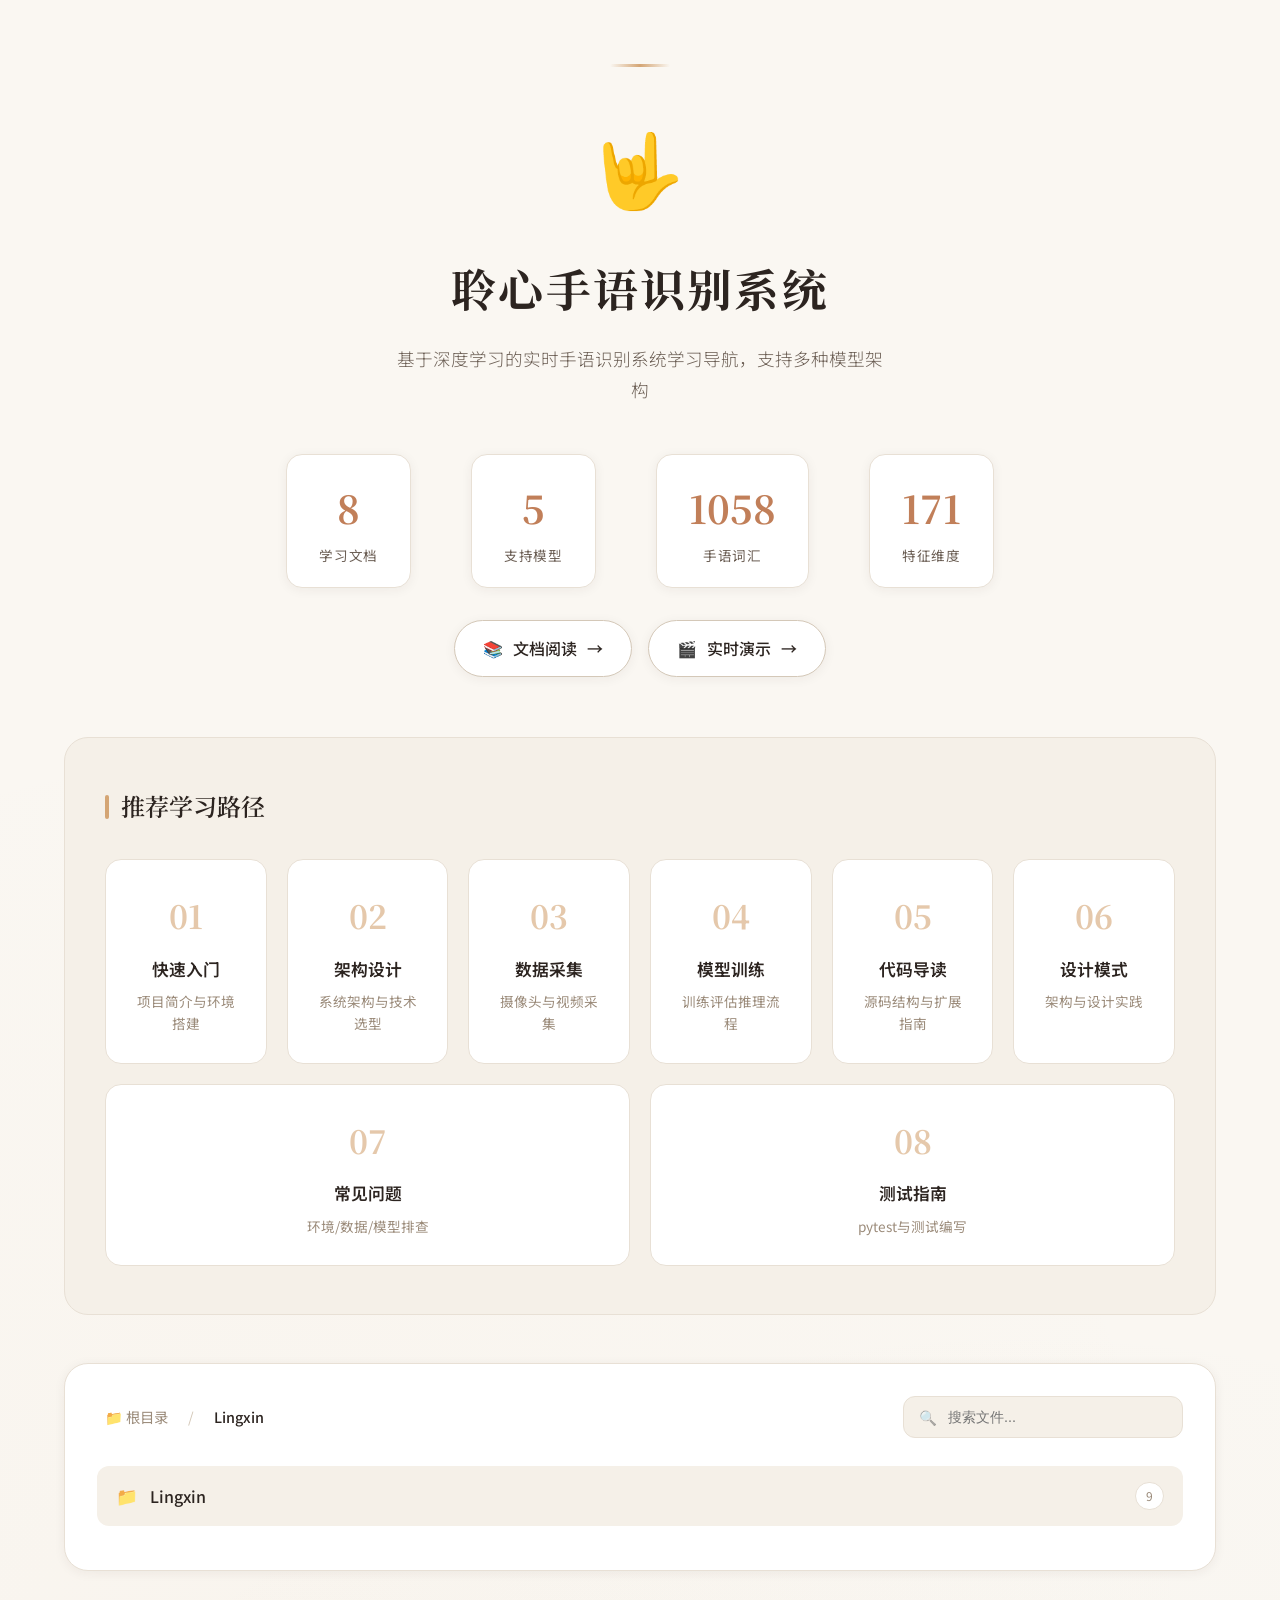
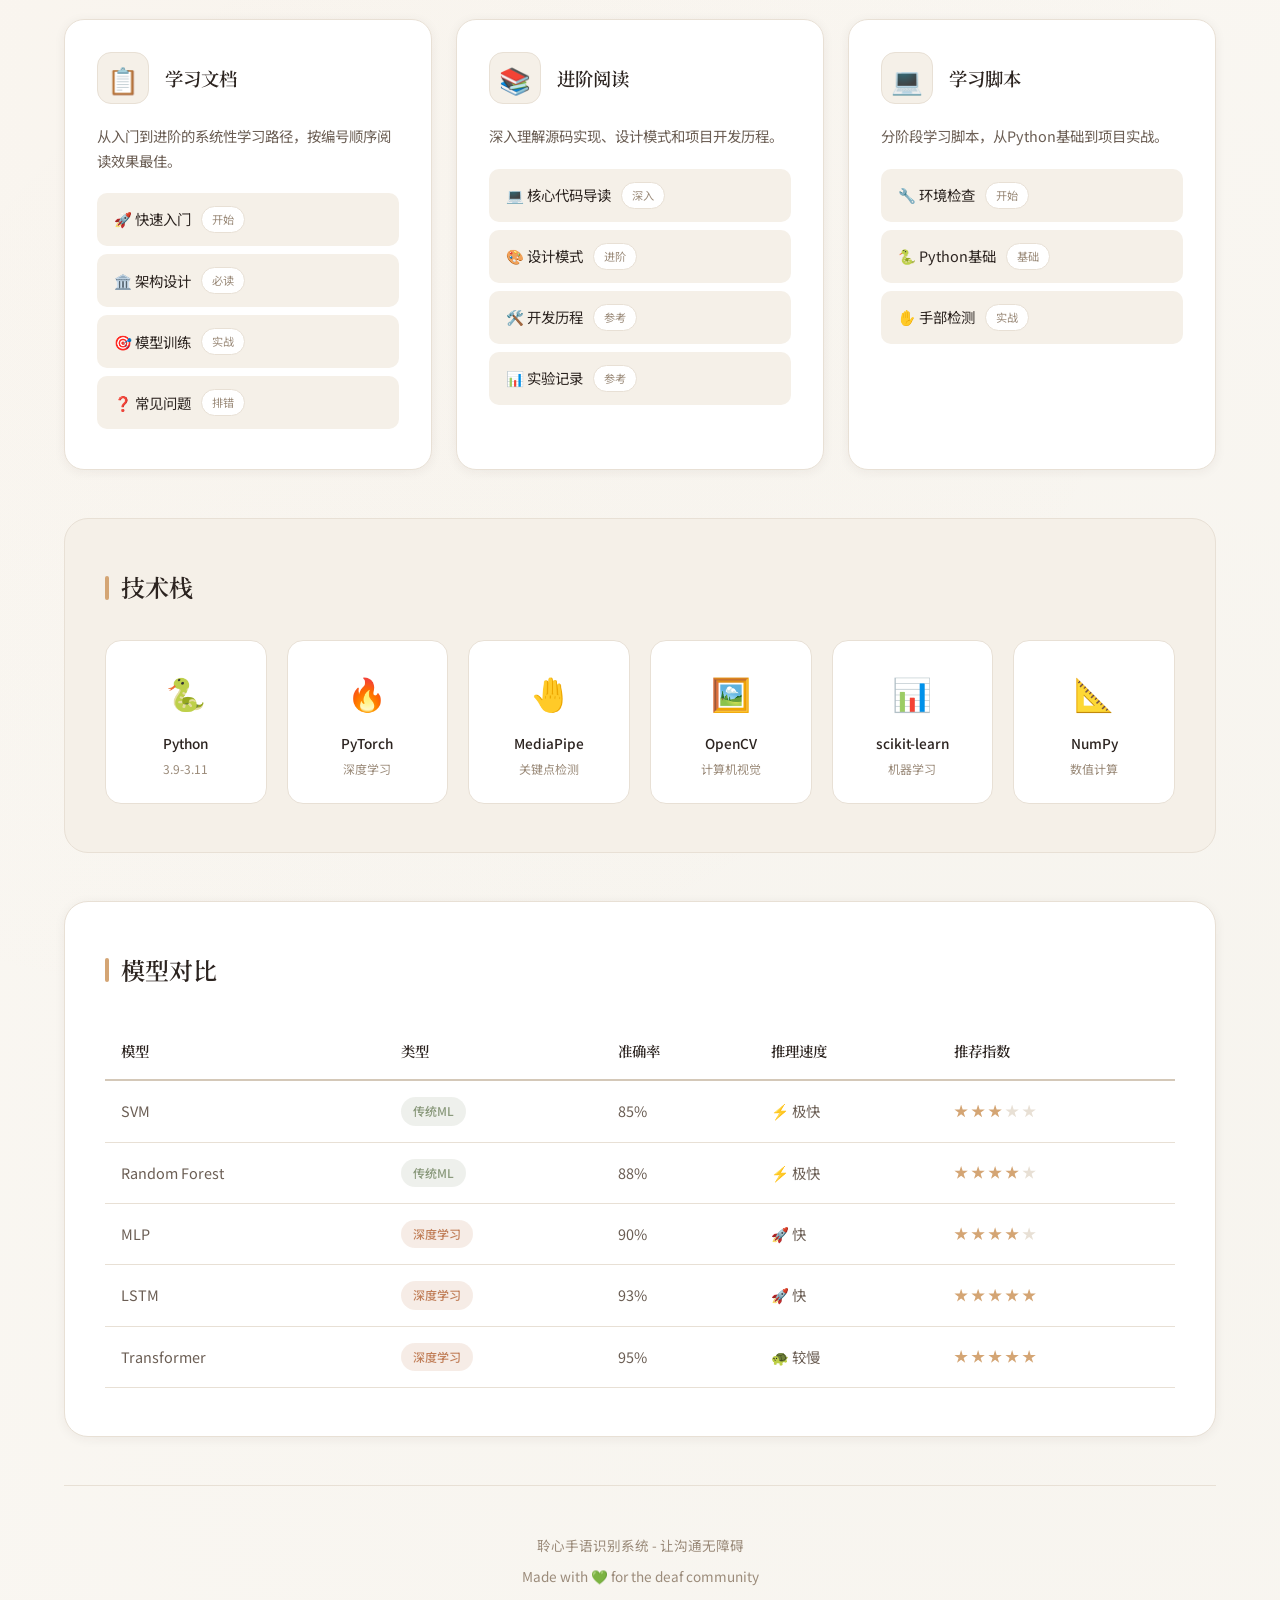
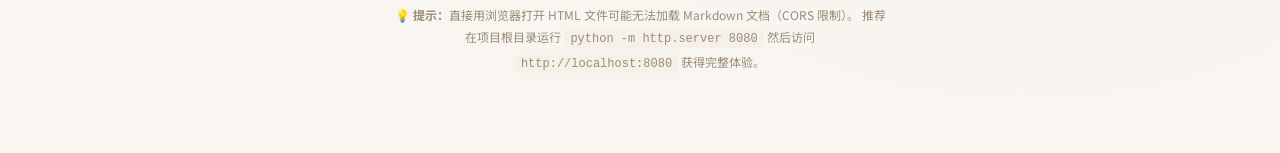
==== web/index.html @ 1935a4a3 "docs: 同步项目进度文档，修复learning教程，新增配置/训练/增强教程 文档更新： - README.md: 目录结构补充web/learning/assets/tests，API端点更正，" ====
<!DOCTYPE html>
<html lang="zh-CN">
<head>
    <meta charset="UTF-8">
    <meta name="viewport" content="width=device-width, initial-scale=1.0">
    <title>聆心手语识别系统 - 学习导航</title>
    <link rel="preconnect" href="https://fonts.googleapis.com">
    <link rel="preconnect" href="https://fonts.gstatic.com" crossorigin>
    <link href="https://fonts.googleapis.com/css2?family=Noto+Serif+SC:wght@400;600;700&family=Noto+Sans+SC:wght@300;400;500;600&display=swap" rel="stylesheet">
    <style>
        * {
            margin: 0;
            padding: 0;
            box-sizing: border-box;
        }

        :root {
            /* 温暖的日式配色 */
            --bg-primary: #FAF7F2;
            --bg-secondary: #F5F0E8;
            --bg-card: #FFFFFF;
            --text-primary: #2C2420;
            --text-secondary: #6B5E54;
            --text-muted: #9B8B7A;
            --accent-warm: #D4A574;
            --accent-terracotta: #C17F59;
            --accent-sage: #8B9A7D;
            --accent-indigo: #5A6B7C;
            --border-light: #E8E0D5;
            --border-medium: #D4C8B8;
            --shadow-soft: 0 2px 12px rgba(44, 36, 32, 0.06);
            --shadow-medium: 0 4px 24px rgba(44, 36, 32, 0.08);
            --shadow-hover: 0 8px 32px rgba(44, 36, 32, 0.12);
            --transition-fast: 0.2s cubic-bezier(0.4, 0, 0.2, 1);
            --transition-normal: 0.3s cubic-bezier(0.4, 0, 0.2, 1);
            --transition-slow: 0.5s cubic-bezier(0.4, 0, 0.2, 1);
        }

        body {
            font-family: 'Noto Sans SC', -apple-system, BlinkMacSystemFont, sans-serif;
            background: var(--bg-primary);
            min-height: 100vh;
            color: var(--text-primary);
            line-height: 1.7;
            background-image:
                radial-gradient(circle at 20% 50%, rgba(212, 165, 116, 0.03) 0%, transparent 50%),
                radial-gradient(circle at 80% 80%, rgba(139, 154, 125, 0.03) 0%, transparent 50%);
        }

        .container {
            max-width: 1200px;
            margin: 0 auto;
            padding: 24px;
        }

        /* ===== 头部区域 ===== */
        header {
            text-align: center;
            padding: 80px 20px 60px;
            position: relative;
        }

        header::before {
            content: '';
            position: absolute;
            top: 40px;
            left: 50%;
            transform: translateX(-50%);
            width: 60px;
            height: 3px;
            background: linear-gradient(90deg, transparent, var(--accent-warm), transparent);
            border-radius: 2px;
        }

        .logo {
            font-size: 4.5rem;
            margin-bottom: 24px;
            display: inline-block;
            position: relative;
            animation: gentleFloat 6s ease-in-out infinite;
        }

        @keyframes gentleFloat {
            0%, 100% { transform: translateY(0); }
            50% { transform: translateY(-8px); }
        }

        h1 {
            font-family: 'Noto Serif SC', serif;
            font-size: 2.8rem;
            font-weight: 700;
            margin-bottom: 16px;
            color: var(--text-primary);
            letter-spacing: 0.05em;
        }

        .subtitle {
            font-size: 1.1rem;
            color: var(--text-secondary);
            max-width: 500px;
            margin: 0 auto;
            font-weight: 300;
            line-height: 1.8;
        }

        .nav-button {
            display: inline-flex;
            align-items: center;
            gap: 10px;
            padding: 14px 28px;
            background: var(--bg-card);
            color: var(--text-primary);
            text-decoration: none;
            border-radius: 50px;
            font-weight: 500;
            margin-top: 32px;
            transition: all var(--transition-normal);
            border: 1px solid var(--border-medium);
            box-shadow: var(--shadow-soft);
        }

        .nav-button:hover {
            transform: translateY(-2px);
            box-shadow: var(--shadow-hover);
            border-color: var(--accent-warm);
            color: var(--accent-terracotta);
        }

        .nav-button::after {
            content: '→';
            transition: transform var(--transition-fast);
        }

        .nav-button:hover::after {
            transform: translateX(4px);
        }

        /* ===== 统计区域 ===== */
        .stats {
            display: flex;
            justify-content: center;
            gap: 60px;
            margin-top: 48px;
            flex-wrap: wrap;
        }

        .stat-item {
            text-align: center;
            padding: 20px 32px;
            background: var(--bg-card);
            border-radius: 16px;
            box-shadow: var(--shadow-soft);
            border: 1px solid var(--border-light);
            transition: all var(--transition-normal);
            min-width: 120px;
        }

        .stat-item:hover {
            transform: translateY(-4px);
            box-shadow: var(--shadow-medium);
        }

        .stat-number {
            font-family: 'Noto Serif SC', serif;
            font-size: 2.4rem;
            font-weight: 700;
            color: var(--accent-terracotta);
            margin-bottom: 4px;
        }

        .stat-label {
            font-size: 0.85rem;
            color: var(--text-secondary);
            font-weight: 400;
            letter-spacing: 0.05em;
        }

        /* ===== 学习路径 ===== */
        .learning-path {
            background: var(--bg-secondary);
            border-radius: 24px;
            padding: 48px 40px;
            margin-bottom: 48px;
            border: 1px solid var(--border-light);
        }

        .section-title {
            font-family: 'Noto Serif SC', serif;
            font-size: 1.5rem;
            font-weight: 600;
            margin-bottom: 32px;
            display: flex;
            align-items: center;
            gap: 12px;
            color: var(--text-primary);
        }

        .section-title::before {
            content: '';
            width: 4px;
            height: 24px;
            background: var(--accent-warm);
            border-radius: 2px;
        }

        .path-steps {
            display: flex;
            gap: 20px;
            flex-wrap: wrap;
        }

        .path-step {
            flex: 1;
            min-width: 160px;
            background: var(--bg-card);
            border-radius: 16px;
            padding: 28px 24px;
            text-align: center;
            transition: all var(--transition-normal);
            border: 1px solid var(--border-light);
            cursor: pointer;
            position: relative;
            overflow: hidden;
        }

        .path-step::before {
            content: '';
            position: absolute;
            top: 0;
            left: 0;
            right: 0;
            height: 3px;
            background: linear-gradient(90deg, var(--accent-warm), var(--accent-terracotta));
            transform: scaleX(0);
            transition: transform var(--transition-normal);
        }

        .path-step:hover {
            transform: translateY(-4px);
            box-shadow: var(--shadow-hover);
        }

        .path-step:hover::before {
            transform: scaleX(1);
        }

        .step-number {
            font-family: 'Noto Serif SC', serif;
            font-size: 2rem;
            font-weight: 700;
            color: var(--accent-warm);
            margin-bottom: 12px;
            opacity: 0.6;
        }

        .step-title {
            font-weight: 600;
            font-size: 1.05rem;
            margin-bottom: 8px;
            color: var(--text-primary);
        }

        .step-desc {
            font-size: 0.85rem;
            color: var(--text-muted);
            line-height: 1.6;
        }

        /* ===== 资源导航区域 ===== */
        .resource-nav {
            background: var(--bg-card);
            border-radius: 24px;
            padding: 32px;
            margin-bottom: 48px;
            border: 1px solid var(--border-light);
            box-shadow: var(--shadow-soft);
        }

        .nav-header {
            display: flex;
            align-items: center;
            justify-content: space-between;
            margin-bottom: 28px;
            flex-wrap: wrap;
            gap: 16px;
        }

        .nav-breadcrumb {
            display: flex;
            align-items: center;
            gap: 12px;
            font-size: 0.9rem;
            color: var(--text-muted);
        }

        .nav-breadcrumb span {
            cursor: pointer;
            transition: color var(--transition-fast);
            padding: 4px 8px;
            border-radius: 6px;
        }

        .nav-breadcrumb span:hover {
            color: var(--accent-terracotta);
            background: var(--bg-secondary);
        }

        .nav-breadcrumb .separator {
            color: var(--border-medium);
            cursor: default;
            padding: 0;
        }

        .nav-breadcrumb .current {
            color: var(--text-primary);
            font-weight: 500;
        }

        .nav-search {
            position: relative;
            flex: 1;
            max-width: 280px;
        }

        .nav-search input {
            width: 100%;
            padding: 12px 16px 12px 44px;
            background: var(--bg-secondary);
            border: 1px solid var(--border-light);
            border-radius: 12px;
            font-size: 0.9rem;
            color: var(--text-primary);
            transition: all var(--transition-fast);
        }

        .nav-search input:focus {
            outline: none;
            border-color: var(--accent-warm);
            background: var(--bg-card);
        }

        .nav-search::before {
            content: '🔍';
            position: absolute;
            left: 16px;
            top: 50%;
            transform: translateY(-50%);
            font-size: 0.9rem;
            opacity: 0.5;
        }

        /* ===== 文件树 ===== */
        .file-tree {
            list-style: none;
        }

        .tree-node {
            position: relative;
            margin-bottom: 6px;
        }

        .folder-header {
            display: flex;
            align-items: center;
            gap: 12px;
            padding: 14px 18px;
            background: var(--bg-secondary);
            border-radius: 12px;
            cursor: pointer;
            transition: all var(--transition-fast);
            user-select: none;
            border: 1px solid transparent;
        }

        .folder-header:hover {
            background: var(--bg-primary);
            border-color: var(--border-medium);
        }

        .folder-icon {
            font-size: 1.1rem;
            transition: transform var(--transition-normal);
            flex-shrink: 0;
        }

        .folder-header.active .folder-icon {
            transform: rotate(90deg);
        }

        .folder-name {
            font-weight: 500;
            flex: 1;
            text-align: left;
            color: var(--text-primary);
        }

        .folder-count {
            font-size: 0.75rem;
            color: var(--text-muted);
            background: var(--bg-card);
            padding: 3px 10px;
            border-radius: 20px;
            border: 1px solid var(--border-light);
        }

        .folder-content {
            max-height: 0;
            overflow: hidden;
            transition: max-height var(--transition-slow), opacity var(--transition-normal);
            opacity: 0;
            padding-left: 24px;
            margin-top: 6px;
        }

        .folder-content.open {
            max-height: 2000px;
            opacity: 1;
        }

        .file-list {
            list-style: none;
        }

        .file-item {
            display: flex;
            align-items: center;
            gap: 12px;
            padding: 12px 16px;
            margin-bottom: 4px;
            border-radius: 10px;
            cursor: pointer;
            transition: all var(--transition-fast);
            position: relative;
            background: var(--bg-card);
            border: 1px solid var(--border-light);
        }

        .file-item::before {
            content: '';
            position: absolute;
            left: 0;
            top: 50%;
            transform: translateY(-50%);
            width: 3px;
            height: 0;
            background: var(--accent-warm);
            border-radius: 2px;
            transition: height var(--transition-fast);
        }

        .file-item:hover {
            background: var(--bg-primary);
            padding-left: 20px;
            border-color: var(--accent-warm);
        }

        .file-item:hover::before {
            height: 50%;
        }

        .file-item.active {
            background: var(--bg-secondary);
            border-color: var(--accent-warm);
        }

        .file-icon {
            font-size: 1rem;
            flex-shrink: 0;
        }

        .file-name {
            flex: 1;
            font-size: 0.9rem;
            color: var(--text-primary);
        }

        .file-badge {
            font-size: 0.7rem;
            padding: 3px 10px;
            border-radius: 20px;
            background: var(--bg-secondary);
            color: var(--text-secondary);
            border: 1px solid var(--border-light);
        }

        /* ===== 学习卡片 ===== */
        .learn-grid {
            display: grid;
            grid-template-columns: repeat(auto-fit, minmax(320px, 1fr));
            gap: 24px;
            margin-bottom: 48px;
        }

        .learn-card {
            background: var(--bg-card);
            border-radius: 20px;
            padding: 32px;
            border: 1px solid var(--border-light);
            transition: all var(--transition-normal);
            box-shadow: var(--shadow-soft);
        }

        .learn-card:hover {
            transform: translateY(-4px);
            box-shadow: var(--shadow-hover);
            border-color: var(--border-medium);
        }

        .card-header {
            display: flex;
            align-items: center;
            gap: 16px;
            margin-bottom: 20px;
        }

        .card-icon {
            width: 52px;
            height: 52px;
            border-radius: 14px;
            display: flex;
            align-items: center;
            justify-content: center;
            font-size: 1.6rem;
            background: var(--bg-secondary);
            border: 1px solid var(--border-light);
        }

        .card-title {
            font-family: 'Noto Serif SC', serif;
            font-weight: 600;
            font-size: 1.15rem;
            color: var(--text-primary);
        }

        .card-desc {
            color: var(--text-secondary);
            font-size: 0.9rem;
            margin-bottom: 20px;
            line-height: 1.7;
        }

        .learn-list {
            list-style: none;
        }

        .learn-item {
            padding: 12px 16px;
            background: var(--bg-secondary);
            border-radius: 10px;
            margin-bottom: 8px;
            display: flex;
            align-items: center;
            justify-content: space-between;
            transition: all var(--transition-fast);
            border: 1px solid transparent;
        }

        .learn-item:hover {
            background: var(--bg-primary);
            border-color: var(--border-medium);
            transform: translateX(4px);
        }

        .learn-item a {
            color: var(--text-primary);
            text-decoration: none;
            font-size: 0.9rem;
            display: flex;
            align-items: center;
            gap: 10px;
            width: 100%;
        }

        .learn-item a:hover {
            color: var(--accent-terracotta);
        }

        .learn-badge {
            font-size: 0.7rem;
            padding: 3px 10px;
            border-radius: 20px;
            background: var(--bg-card);
            color: var(--text-muted);
            border: 1px solid var(--border-light);
        }

        /* ===== 技术栈 ===== */
        .tech-stack {
            background: var(--bg-secondary);
            border-radius: 24px;
            padding: 48px 40px;
            margin-bottom: 48px;
            border: 1px solid var(--border-light);
        }

        .tech-grid {
            display: grid;
            grid-template-columns: repeat(auto-fit, minmax(120px, 1fr));
            gap: 20px;
        }

        .tech-item {
            background: var(--bg-card);
            border-radius: 16px;
            padding: 24px 16px;
            text-align: center;
            transition: all var(--transition-normal);
            border: 1px solid var(--border-light);
            cursor: pointer;
        }

        .tech-item:hover {
            transform: translateY(-4px);
            box-shadow: var(--shadow-medium);
            border-color: var(--accent-warm);
        }

        .tech-icon {
            font-size: 2rem;
            margin-bottom: 12px;
        }

        .tech-name {
            font-size: 0.85rem;
            font-weight: 500;
            color: var(--text-primary);
            margin-bottom: 4px;
        }

        .tech-desc {
            font-size: 0.75rem;
            color: var(--text-muted);
        }

        /* ===== 模型对比表 ===== */
        .model-comparison {
            background: var(--bg-card);
            border-radius: 24px;
            padding: 48px 40px;
            margin-bottom: 48px;
            border: 1px solid var(--border-light);
            box-shadow: var(--shadow-soft);
            overflow-x: auto;
        }

        table {
            width: 100%;
            border-collapse: collapse;
            font-size: 0.9rem;
        }

        th {
            text-align: left;
            padding: 16px;
            font-weight: 600;
            color: var(--text-primary);
            border-bottom: 2px solid var(--border-medium);
            font-family: 'Noto Serif SC', serif;
        }

        td {
            padding: 16px;
            border-bottom: 1px solid var(--border-light);
            color: var(--text-secondary);
        }

        tr:hover {
            background: var(--bg-secondary);
        }

        .model-type {
            display: inline-block;
            padding: 4px 12px;
            border-radius: 20px;
            font-size: 0.75rem;
            font-weight: 500;
        }

        .type-ml {
            background: rgba(139, 154, 125, 0.15);
            color: var(--accent-sage);
        }
        .type-dl {
            background: rgba(193, 127, 89, 0.15);
            color: var(--accent-terracotta);
        }

        .rating {
            display: flex;
            gap: 3px;
        }

        .star {
            width: 14px;
            height: 14px;
            background: var(--border-light);
            clip-path: polygon(50% 0%, 61% 35%, 98% 35%, 68% 57%, 79% 91%, 50% 70%, 21% 91%, 32% 57%, 2% 35%, 39% 35%);
        }

        .star.filled {
            background: var(--accent-warm);
        }

        /* ===== 页脚 ===== */
        footer {
            text-align: center;
            padding: 48px 20px;
            color: var(--text-muted);
            font-size: 0.85rem;
            border-top: 1px solid var(--border-light);
            margin-top: 48px;
        }

        footer p {
            margin-bottom: 8px;
        }

        /* ===== 响应式 ===== */
        @media (max-width: 768px) {
            h1 { font-size: 2rem; }
            .logo { font-size: 3.5rem; }
            .stats { gap: 16px; }
            .stat-item { min-width: 100px; padding: 16px 20px; }
            .stat-number { font-size: 1.8rem; }
            .learning-path, .tech-stack, .model-comparison { padding: 32px 24px; }
            .path-steps { gap: 12px; }
            .path-step { min-width: 140px; padding: 20px 16px; }
            .learn-grid { grid-template-columns: 1fr; }
            .nav-header { flex-direction: column; align-items: stretch; }
            .nav-search { max-width: none; }
        }

        /* ===== 动画 ===== */
        @keyframes fadeInUp {
            from { opacity: 0; transform: translateY(20px); }
            to { opacity: 1; transform: translateY(0); }
        }

        .animate-fadeInUp {
            animation: fadeInUp 0.6s ease forwards;
        }

        .delay-1 { animation-delay: 0.1s; }
        .delay-2 { animation-delay: 0.2s; }
        .delay-3 { animation-delay: 0.3s; }
        .delay-4 { animation-delay: 0.4s; }
    </style>
</head>
<body>
    <div class="container">
        <header>
            <div class="logo">🤟</div>
            <h1>聆心手语识别系统</h1>
            <p class="subtitle">基于深度学习的实时手语识别系统学习导航，支持多种模型架构</p>
            <div class="stats">
                <div class="stat-item">
                    <div class="stat-number">8</div>
                    <div class="stat-label">学习文档</div>
                </div>
                <div class="stat-item">
                    <div class="stat-number">5</div>
                    <div class="stat-label">支持模型</div>
                </div>
                <div class="stat-item">
                    <div class="stat-number">1058</div>
                    <div class="stat-label">手语词汇</div>
                </div>
                <div class="stat-item">
                    <div class="stat-number">171</div>
                    <div class="stat-label">特征维度</div>
                </div>
            </div>
            <a href="docs-viewer.html?file=docs/01-quickstart.md" class="nav-button">
                <span>📚</span>
                <span>文档阅读</span>
            </a>
            <a href="demo" class="nav-button" style="margin-left:12px;">
                <span>🎬</span>
                <span>实时演示</span>
            </a>
        </header>

        <section class="learning-path">
            <h2 class="section-title">推荐学习路径</h2>
            <div class="path-steps">
                <div class="path-step" onclick="window.open('docs-viewer.html?file=docs/01-quickstart.md', '_blank')">
                    <div class="step-number">01</div>
                    <div class="step-title">快速入门</div>
                    <div class="step-desc">项目简介与环境搭建</div>
                </div>
                <div class="path-step" onclick="window.open('docs-viewer.html?file=docs/02-architecture.md', '_blank')">
                    <div class="step-number">02</div>
                    <div class="step-title">架构设计</div>
                    <div class="step-desc">系统架构与技术选型</div>
                </div>
                <div class="path-step" onclick="window.open('docs-viewer.html?file=docs/03-data-collection.md', '_blank')">
                    <div class="step-number">03</div>
                    <div class="step-title">数据采集</div>
                    <div class="step-desc">摄像头与视频采集</div>
                </div>
                <div class="path-step" onclick="window.open('docs-viewer.html?file=docs/04-training.md', '_blank')">
                    <div class="step-number">04</div>
                    <div class="step-title">模型训练</div>
                    <div class="step-desc">训练评估推理流程</div>
                </div>
                <div class="path-step" onclick="window.open('docs-viewer.html?file=docs/05-code-guide.md', '_blank')">
                    <div class="step-number">05</div>
                    <div class="step-title">代码导读</div>
                    <div class="step-desc">源码结构与扩展指南</div>
                </div>
                <div class="path-step" onclick="window.open('docs-viewer.html?file=docs/06-design-patterns.md', '_blank')">
                    <div class="step-number">06</div>
                    <div class="step-title">设计模式</div>
                    <div class="step-desc">架构与设计实践</div>
                </div>
                <div class="path-step" onclick="window.open('docs-viewer.html?file=docs/07-faq.md', '_blank')">
                    <div class="step-number">07</div>
                    <div class="step-title">常见问题</div>
                    <div class="step-desc">环境/数据/模型排查</div>
                </div>
                <div class="path-step" onclick="window.open('docs-viewer.html?file=docs/08-testing.md', '_blank')">
                    <div class="step-number">08</div>
                    <div class="step-title">测试指南</div>
                    <div class="step-desc">pytest与测试编写</div>
                </div>
            </div>
        </section>

        <section class="resource-nav">
            <div class="nav-header">
                <div class="nav-breadcrumb">
                    <span onclick="showRoot()">📁 根目录</span>
                    <span class="separator">/</span>
                    <span class="current" id="currentPath">Lingxin</span>
                </div>
                <div class="nav-search">
                    <input type="text" placeholder="搜索文件..." id="searchInput">
                </div>
            </div>

            <ul class="file-tree" id="fileTree">
                <!-- 文件树将通过JavaScript动态生成 -->
            </ul>
        </section>

        <section class="learn-grid">
            <div class="learn-card animate-fadeInUp">
                <div class="card-header">
                    <div class="card-icon">📋</div>
                    <div class="card-title">学习文档</div>
                </div>
                <div class="card-desc">从入门到进阶的系统性学习路径，按编号顺序阅读效果最佳。</div>
                <ul class="learn-list">
                    <li class="learn-item">
                        <a href="docs-viewer.html?file=docs/01-quickstart.md" target="_blank">
                            <span>🚀 快速入门</span>
                            <span class="learn-badge">开始</span>
                        </a>
                    </li>
                    <li class="learn-item">
                        <a href="docs-viewer.html?file=docs/02-architecture.md" target="_blank">
                            <span>🏛️ 架构设计</span>
                            <span class="learn-badge">必读</span>
                        </a>
                    </li>
                    <li class="learn-item">
                        <a href="docs-viewer.html?file=docs/04-training.md" target="_blank">
                            <span>🎯 模型训练</span>
                            <span class="learn-badge">实战</span>
                        </a>
                    </li>
                    <li class="learn-item">
                        <a href="docs-viewer.html?file=docs/07-faq.md" target="_blank">
                            <span>❓ 常见问题</span>
                            <span class="learn-badge">排错</span>
                        </a>
                    </li>
                </ul>
            </div>

            <div class="learn-card animate-fadeInUp delay-1">
                <div class="card-header">
                    <div class="card-icon">📚</div>
                    <div class="card-title">进阶阅读</div>
                </div>
                <div class="card-desc">深入理解源码实现、设计模式和项目开发历程。</div>
                <ul class="learn-list">
                    <li class="learn-item">
                        <a href="docs-viewer.html?file=docs/05-code-guide.md" target="_blank">
                            <span>💻 核心代码导读</span>
                            <span class="learn-badge">深入</span>
                        </a>
                    </li>
                    <li class="learn-item">
                        <a href="docs-viewer.html?file=docs/06-design-patterns.md" target="_blank">
                            <span>🎨 设计模式</span>
                            <span class="learn-badge">进阶</span>
                        </a>
                    </li>
                    <li class="learn-item">
                        <a href="docs-viewer.html?file=docs/journal/development.md" target="_blank">
                            <span>🛠️ 开发历程</span>
                            <span class="learn-badge">参考</span>
                        </a>
                    </li>
                    <li class="learn-item">
                        <a href="docs-viewer.html?file=docs/journal/experiments.md" target="_blank">
                            <span>📊 实验记录</span>
                            <span class="learn-badge">参考</span>
                        </a>
                    </li>
                </ul>
            </div>

            <div class="learn-card animate-fadeInUp delay-2">
                <div class="card-header">
                    <div class="card-icon">💻</div>
                    <div class="card-title">学习脚本</div>
                </div>
                <div class="card-desc">分阶段学习脚本，从Python基础到项目实战。</div>
                <ul class="learn-list">
                    <li class="learn-item">
                        <a href="../learning/00_env_setup.py" target="_blank">
                            <span>🔧 环境检查</span>
                            <span class="learn-badge">开始</span>
                        </a>
                    </li>
                    <li class="learn-item">
                        <a href="../learning/01_python_basics.py" target="_blank">
                            <span>🐍 Python基础</span>
                            <span class="learn-badge">基础</span>
                        </a>
                    </li>
                    <li class="learn-item">
                        <a href="../learning/04_hand_detection_simple.py" target="_blank">
                            <span>✋ 手部检测</span>
                            <span class="learn-badge">实战</span>
                        </a>
                    </li>
                </ul>
            </div>
        </section>

        <section class="tech-stack">
            <h2 class="section-title">技术栈</h2>
            <div class="tech-grid">
                <div class="tech-item" onclick="window.open('https://www.python.org/', '_blank')">
                    <div class="tech-icon">🐍</div>
                    <div class="tech-name">Python</div>
                    <div class="tech-desc">3.9-3.11</div>
                </div>
                <div class="tech-item" onclick="window.open('https://pytorch.org/', '_blank')">
                    <div class="tech-icon">🔥</div>
                    <div class="tech-name">PyTorch</div>
                    <div class="tech-desc">深度学习</div>
                </div>
                <div class="tech-item" onclick="window.open('https://mediapipe.dev/', '_blank')">
                    <div class="tech-icon">🤚</div>
                    <div class="tech-name">MediaPipe</div>
                    <div class="tech-desc">关键点检测</div>
                </div>
                <div class="tech-item" onclick="window.open('https://opencv.org/', '_blank')">
                    <div class="tech-icon">🖼️</div>
                    <div class="tech-name">OpenCV</div>
                    <div class="tech-desc">计算机视觉</div>
                </div>
                <div class="tech-item" onclick="window.open('https://scikit-learn.org/', '_blank')">
                    <div class="tech-icon">📊</div>
                    <div class="tech-name">scikit-learn</div>
                    <div class="tech-desc">机器学习</div>
                </div>
                <div class="tech-item" onclick="window.open('https://numpy.org/', '_blank')">
                    <div class="tech-icon">📐</div>
                    <div class="tech-name">NumPy</div>
                    <div class="tech-desc">数值计算</div>
                </div>
            </div>
        </section>

        <section class="model-comparison">
            <h2 class="section-title">模型对比</h2>
            <table>
                <thead>
                    <tr>
                        <th>模型</th>
                        <th>类型</th>
                        <th>准确率</th>
                        <th>推理速度</th>
                        <th>推荐指数</th>
                    </tr>
                </thead>
                <tbody>
                    <tr>
                        <td>SVM</td>
                        <td><span class="model-type type-ml">传统ML</span></td>
                        <td>85%</td>
                        <td>⚡ 极快</td>
                        <td>
                            <div class="rating">
                                <div class="star filled"></div>
                                <div class="star filled"></div>
                                <div class="star filled"></div>
                                <div class="star"></div>
                                <div class="star"></div>
                            </div>
                        </td>
                    </tr>
                    <tr>
                        <td>Random Forest</td>
                        <td><span class="model-type type-ml">传统ML</span></td>
                        <td>88%</td>
                        <td>⚡ 极快</td>
                        <td>
                            <div class="rating">
                                <div class="star filled"></div>
                                <div class="star filled"></div>
                                <div class="star filled"></div>
                                <div class="star filled"></div>
                                <div class="star"></div>
                            </div>
                        </td>
                    </tr>
                    <tr>
                        <td>MLP</td>
                        <td><span class="model-type type-dl">深度学习</span></td>
                        <td>90%</td>
                        <td>🚀 快</td>
                        <td>
                            <div class="rating">
                                <div class="star filled"></div>
                                <div class="star filled"></div>
                                <div class="star filled"></div>
                                <div class="star filled"></div>
                                <div class="star"></div>
                            </div>
                        </td>
                    </tr>
                    <tr>
                        <td>LSTM</td>
                        <td><span class="model-type type-dl">深度学习</span></td>
                        <td>93%</td>
                        <td>🚀 快</td>
                        <td>
                            <div class="rating">
                                <div class="star filled"></div>
                                <div class="star filled"></div>
                                <div class="star filled"></div>
                                <div class="star filled"></div>
                                <div class="star filled"></div>
                            </div>
                        </td>
                    </tr>
                    <tr>
                        <td>Transformer</td>
                        <td><span class="model-type type-dl">深度学习</span></td>
                        <td>95%</td>
                        <td>🐢 较慢</td>
                        <td>
                            <div class="rating">
                                <div class="star filled"></div>
                                <div class="star filled"></div>
                                <div class="star filled"></div>
                                <div class="star filled"></div>
                                <div class="star filled"></div>
                            </div>
                        </td>
                    </tr>
                </tbody>
            </table>
        </section>

        <footer>
            <p>聆心手语识别系统 - 让沟通无障碍</p>
            <p>Made with 💚 for the deaf community</p>
            <p style="margin-top:16px;font-size:0.75rem;color:var(--text-muted);max-width:500px;margin-left:auto;margin-right:auto;line-height:1.8;">
                💡 <strong>提示：</strong>直接用浏览器打开 HTML 文件可能无法加载 Markdown 文档（CORS 限制）。
                推荐在项目根目录运行 <code style="background:var(--bg-secondary);padding:2px 6px;border-radius:4px;">python -m http.server 8080</code>
                然后访问 <code style="background:var(--bg-secondary);padding:2px 6px;border-radius:4px;">http://localhost:8080</code> 获得完整体验。
            </p>
        </footer>
    </div>

    <script>
        // 文件树数据
        const fileTreeData = {
            name: "Lingxin",
            type: "folder",
            children: [
                {
                    name: "docs",
                    type: "folder",
                    children: [
                        { name: "README.md", type: "file", badge: "doc" },
                        { name: "01-quickstart.md", type: "file", badge: "doc" },
                        { name: "02-architecture.md", type: "file", badge: "doc" },
                        { name: "03-data-collection.md", type: "file", badge: "doc" },
                        { name: "04-training.md", type: "file", badge: "doc" },
                        { name: "05-code-guide.md", type: "file", badge: "doc" },
                        { name: "06-design-patterns.md", type: "file", badge: "doc" },
                        { name: "07-faq.md", type: "file", badge: "doc" },
                        { name: "08-testing.md", type: "file", badge: "doc" },
                        { name: "journal", type: "folder", children: [
                            { name: "development.md", type: "file", badge: "doc" },
                            { name: "experiments.md", type: "file", badge: "doc" }
                        ]}
                    ]
                },
                {
                    name: "learning",
                    type: "folder",
                    children: [
                        { name: "00_env_setup.py", type: "file", badge: "py" },
                        { name: "01_python_basics.py", type: "file", badge: "py" },
                        { name: "02_opencv_basics.py", type: "file", badge: "py" },
                        { name: "03_mediapipe_intro.py", type: "file", badge: "py" },
                        { name: "04_hand_detection.py", type: "file", badge: "py" },
                        { name: "05_pose_detection.py", type: "file", badge: "py" },
                        { name: "06_numpy_intro.py", type: "file", badge: "py" },
                        { name: "07_feature_extraction.py", type: "file", badge: "py" },
                        { name: "08_svm_intro.py", type: "file", badge: "py" },
                        { name: "09_lstm_intro.py", type: "file", badge: "py" },
                        { name: "10_data_collection.py", type: "file", badge: "py" },
                        { name: "README.md", type: "file", badge: "doc" }
                    ]
                },
                {
                    name: "src",
                    type: "folder",
                    children: [
                        { name: "config.py", type: "file", badge: "py" },
                        { name: "constants.py", type: "file", badge: "py" },
                        { name: "detection", type: "folder", children: [
                            { name: "hand_detector.py", type: "file", badge: "py" }
                        ]},
                        { name: "features", type: "folder", children: [
                            { name: "feature_extractor.py", type: "file", badge: "py" },
                            { name: "augmentation.py", type: "file", badge: "py" }
                        ]},
                        { name: "models", type: "folder", children: [
                            { name: "base_model.py", type: "file", badge: "py" },
                            { name: "classifiers.py", type: "file", badge: "py" },
                            { name: "lstm_model.py", type: "file", badge: "py" },
                            { name: "transformer_model.py", type: "file", badge: "py" }
                        ]},
                        { name: "training", type: "folder", children: [
                            { name: "trainer.py", type: "file", badge: "py" }
                        ]},
                        { name: "utils", type: "folder", children: [
                            { name: "data_loader.py", type: "file", badge: "py" },
                            { name: "logger.py", type: "file", badge: "py" },
                            { name: "metrics.py", type: "file", badge: "py" },
                            { name: "visualization.py", type: "file", badge: "py" }
                        ]}
                    ]
                },
                {
                    name: "tools",
                    type: "folder",
                    children: [
                        { name: "collect_data.py", type: "file", badge: "py" },
                        { name: "collect_from_video.py", type: "file", badge: "py" },
                        { name: "preprocess.py", type: "file", badge: "py" },
                        { name: "train.py", type: "file", badge: "py" },
                        { name: "evaluate.py", type: "file", badge: "py" },
                        { name: "inference.py", type: "file", badge: "py" }
                    ]
                },
                { name: "README.md", type: "file", badge: "doc" },
                { name: "index.html", type: "file", badge: "doc" },
                { name: "resources.html", type: "file", badge: "doc" },
                { name: "environment.yml", type: "file", badge: "yml" },
                { name: "requirements.txt", type: "file", badge: "txt" }
            ]
        };

        // 文件类型图标映射
        const fileIcons = {
            doc: "📝",
            py: "🐍",
            yml: "⚙️",
            txt: "📄",
            md: "📝"
        };

        // 文件类型标签映射
        const fileTypeLabels = {
            doc: "文档",
            py: "Python",
            yml: "配置",
            txt: "文本",
            md: "Markdown"
        };

        // 生成文件树HTML
        function generateFileTree(node, depth = 0) {
            if (node.type === "folder") {
                const hasChildren = node.children && node.children.length > 0;
                const childCount = hasChildren ? node.children.length : 0;

                return `
                    <li class="tree-node" data-depth="${depth}" data-path="${node.name}">
                        <div class="folder-header" data-name="${node.name}">
                            <span class="folder-icon">📁</span>
                            <span class="folder-name">${node.name}</span>
                            ${childCount > 0 ? `<span class="folder-count">${childCount}</span>` : ''}
                        </div>
                        ${hasChildren ? `
                            <div class="folder-content">
                                <ul class="file-list">
                                    ${node.children.map(child => generateFileTree(child, depth + 1)).join('')}
                                </ul>
                            </div>
                        ` : ''}
                    </li>
                `;
            } else {
                return `
                    <li class="file-item" data-name="${node.name}" data-path="${node.name}">
                        <span class="file-icon">${fileIcons[node.badge] || "📄"}</span>
                        <span class="file-name">${node.name}</span>
                        <span class="file-badge">${fileTypeLabels[node.badge] || "文件"}</span>
                    </li>
                `;
            }
        }

        // 初始化文件树
        function initFileTree() {
            const fileTreeElement = document.getElementById('fileTree');
            fileTreeElement.innerHTML = generateFileTree(fileTreeData);

            // 添加文件夹点击事件
            document.querySelectorAll('.folder-header').forEach(header => {
                header.addEventListener('click', function() {
                    const content = this.nextElementSibling;
                    const isOpen = content && content.classList.contains('open');

                    // 切换当前文件夹状态
                    if (content) {
                        content.classList.toggle('open');
                    }
                    this.classList.toggle('active');

                    // 更新面包屑
                    updateBreadcrumb(this.dataset.name);
                });
            });

            // 添加文件点击事件
            document.querySelectorAll('.file-item').forEach(item => {
                item.addEventListener('click', function() {
                    // 移除其他文件的active状态
                    document.querySelectorAll('.file-item').forEach(f => f.classList.remove('active'));
                    // 添加当前文件的active状态
                    this.classList.add('active');

                    // 打开文件
                    const fileName = this.dataset.name;
                    console.log('打开文件:', fileName);
                });
            });
        }

        // 更新面包屑导航
        function updateBreadcrumb(folderName) {
            const currentPath = document.getElementById('currentPath');
            currentPath.textContent = folderName;
        }

        // 显示根目录
        function showRoot() {
            document.querySelectorAll('.folder-content').forEach(content => {
                content.classList.remove('open');
            });
            document.querySelectorAll('.folder-header').forEach(header => {
                header.classList.remove('active');
            });
            updateBreadcrumb('Lingxin');
        }

        // 搜索功能
        function initSearch() {
            const searchInput = document.getElementById('searchInput');
            searchInput.addEventListener('input', function() {
                const query = this.value.toLowerCase();
                const fileItems = document.querySelectorAll('.file-item');

                fileItems.forEach(item => {
                    const fileName = item.dataset.name.toLowerCase();
                    if (fileName.includes(query)) {
                        item.style.display = 'flex';
                        // 展开父文件夹
                        let parent = item.closest('.folder-content');
                        while (parent) {
                            parent.classList.add('open');
                            parent.previousElementSibling.classList.add('active');
                            parent = parent.closest('.tree-node').closest('.folder-content');
                        }
                    } else {
                        item.style.display = query ? 'none' : 'flex';
                    }
                });
            });
        }

        // 页面加载完成后初始化
        document.addEventListener('DOMContentLoaded', function() {
            initFileTree();
            initSearch();
        });
    </script>
</body>
</html>
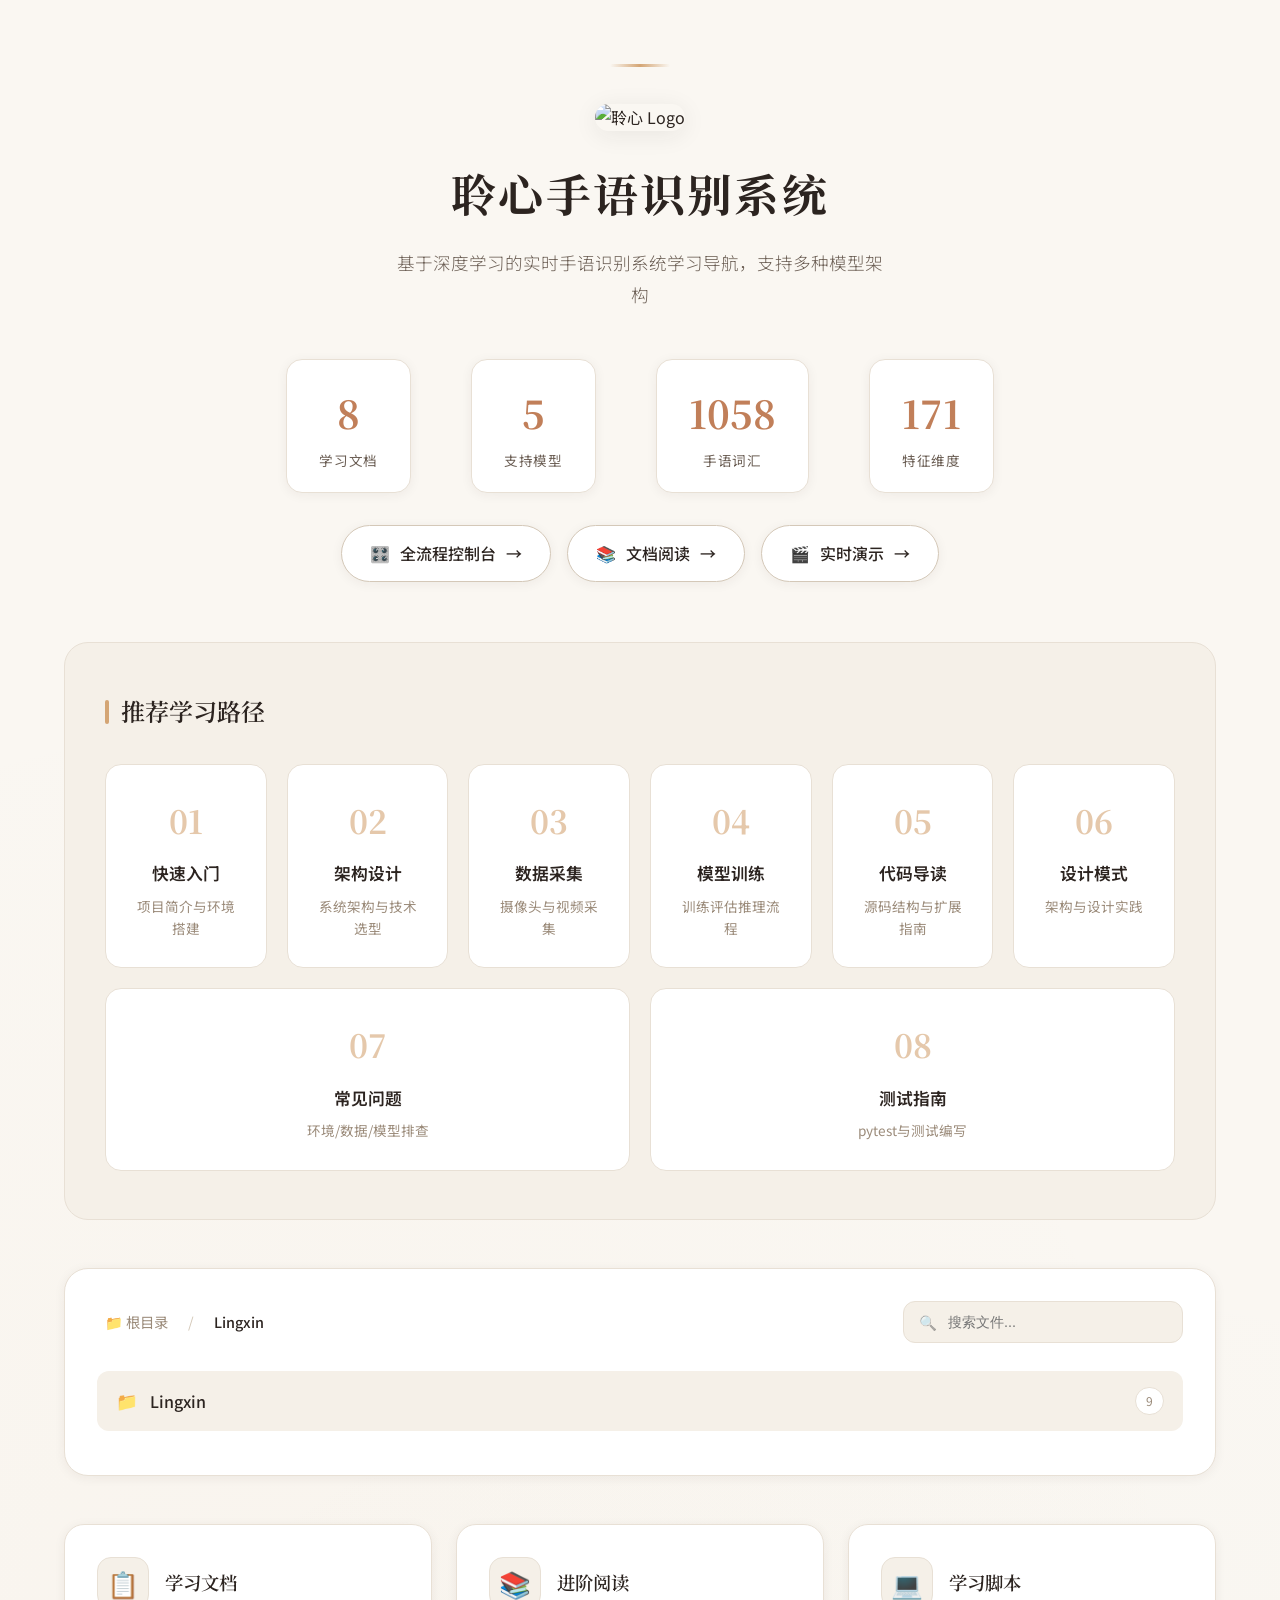
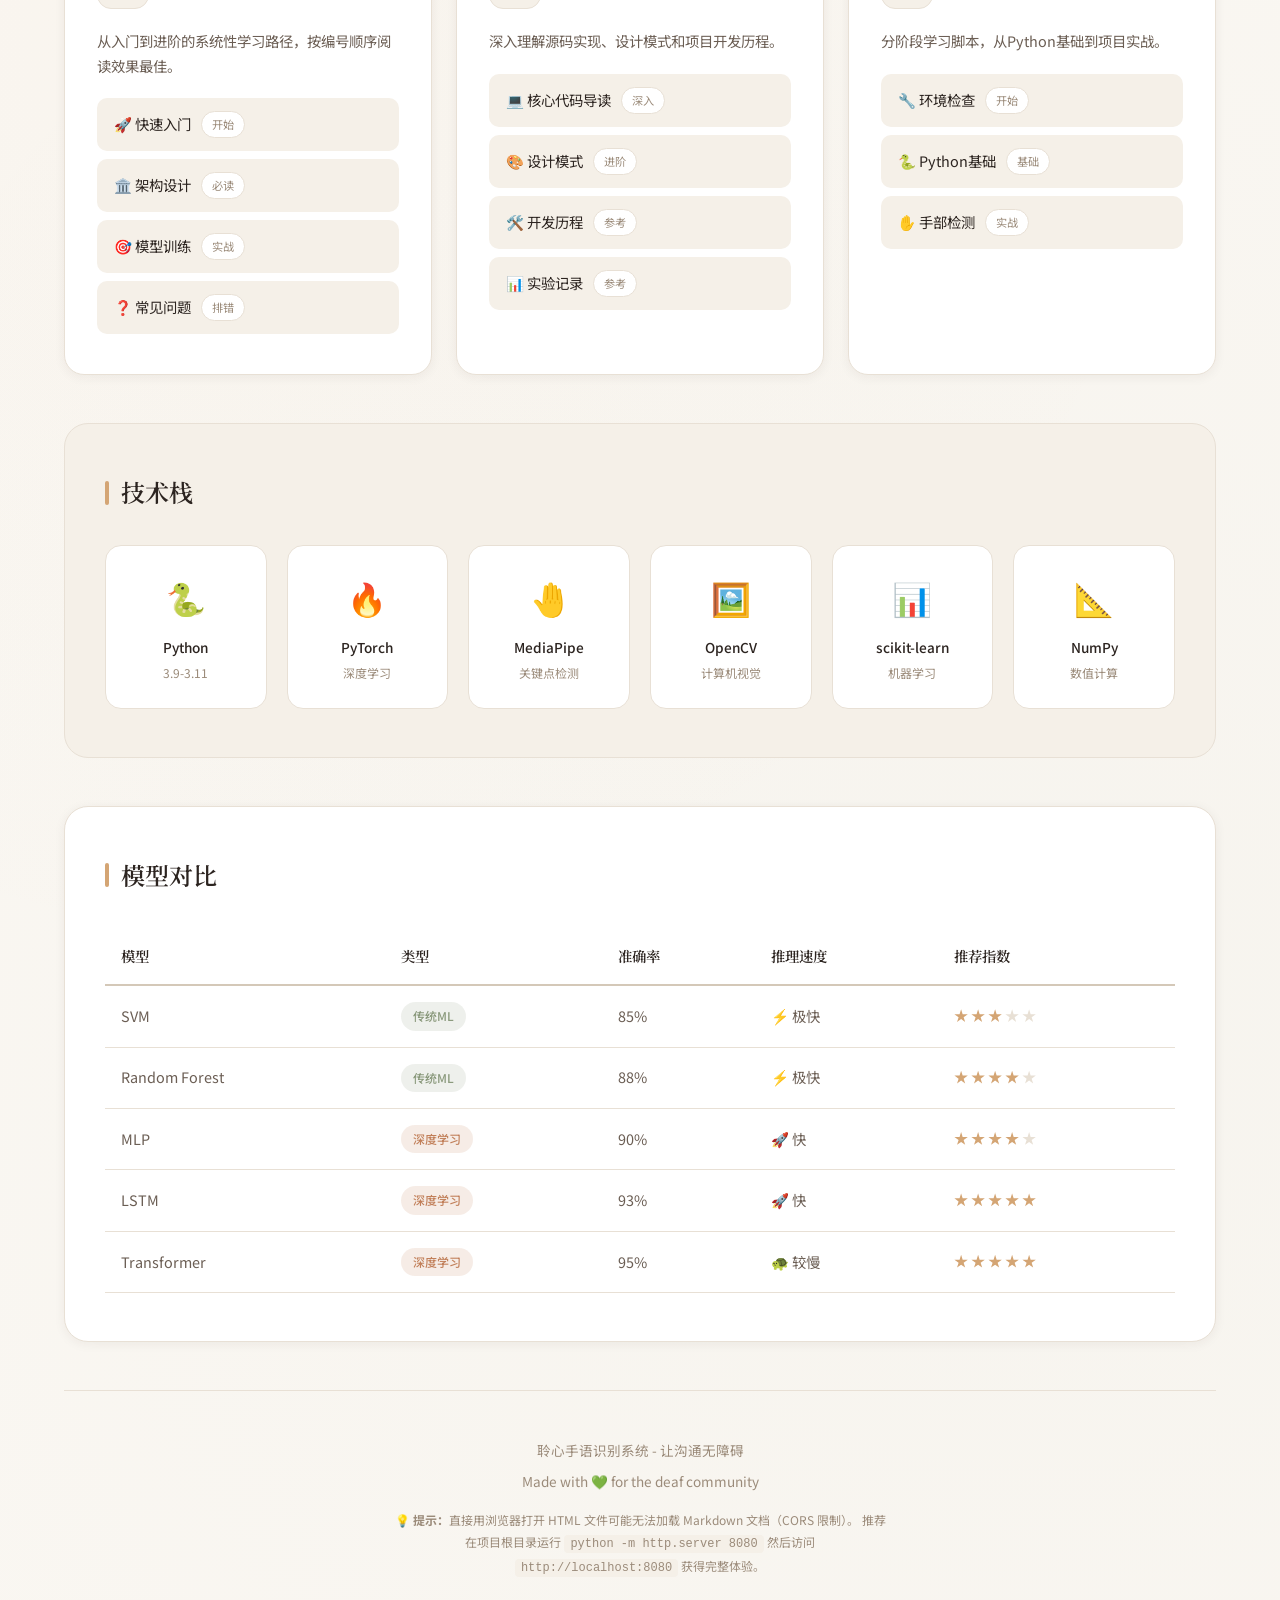
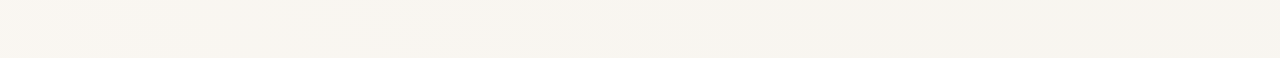
==== commit cebacc07: "feat(ui): 完整UI优化 - 全流程控制台与实时识别界面 - 新增全流程控制台 dashboard.html，支持数据采集/预处理/训练/评估 - 新增现代化首页 index_new.html" ====
--- a/web/index.html
+++ b/web/index.html
@@ -73,11 +73,17 @@
         }
 
         .logo {
-            font-size: 4.5rem;
             margin-bottom: 24px;
             display: inline-block;
             position: relative;
             animation: gentleFloat 6s ease-in-out infinite;
+        }
+
+        .logo img {
+            width: 100px;
+            height: auto;
+            border-radius: 20px;
+            box-shadow: var(--shadow-medium);
         }
 
         @keyframes gentleFloat {
@@ -718,7 +724,7 @@
         /* ===== 响应式 ===== */
         @media (max-width: 768px) {
             h1 { font-size: 2rem; }
-            .logo { font-size: 3.5rem; }
+            .logo img { width: 72px; }
             .stats { gap: 16px; }
             .stat-item { min-width: 100px; padding: 16px 20px; }
             .stat-number { font-size: 1.8rem; }
@@ -749,7 +755,7 @@
 <body>
     <div class="container">
         <header>
-            <div class="logo">🤟</div>
+            <div class="logo"><img src="assets/logo.png" alt="聆心 Logo"></div>
             <h1>聆心手语识别系统</h1>
             <p class="subtitle">基于深度学习的实时手语识别系统学习导航，支持多种模型架构</p>
             <div class="stats">
@@ -770,7 +776,11 @@
                     <div class="stat-label">特征维度</div>
                 </div>
             </div>
-            <a href="docs-viewer.html?file=docs/01-quickstart.md" class="nav-button">
+            <a href="dashboard" class="nav-button">
+                <span>🎛️</span>
+                <span>全流程控制台</span>
+            </a>
+            <a href="docs-viewer.html?file=docs/01-quickstart.md" class="nav-button" style="margin-left:12px;">
                 <span>📚</span>
                 <span>文档阅读</span>
             </a>
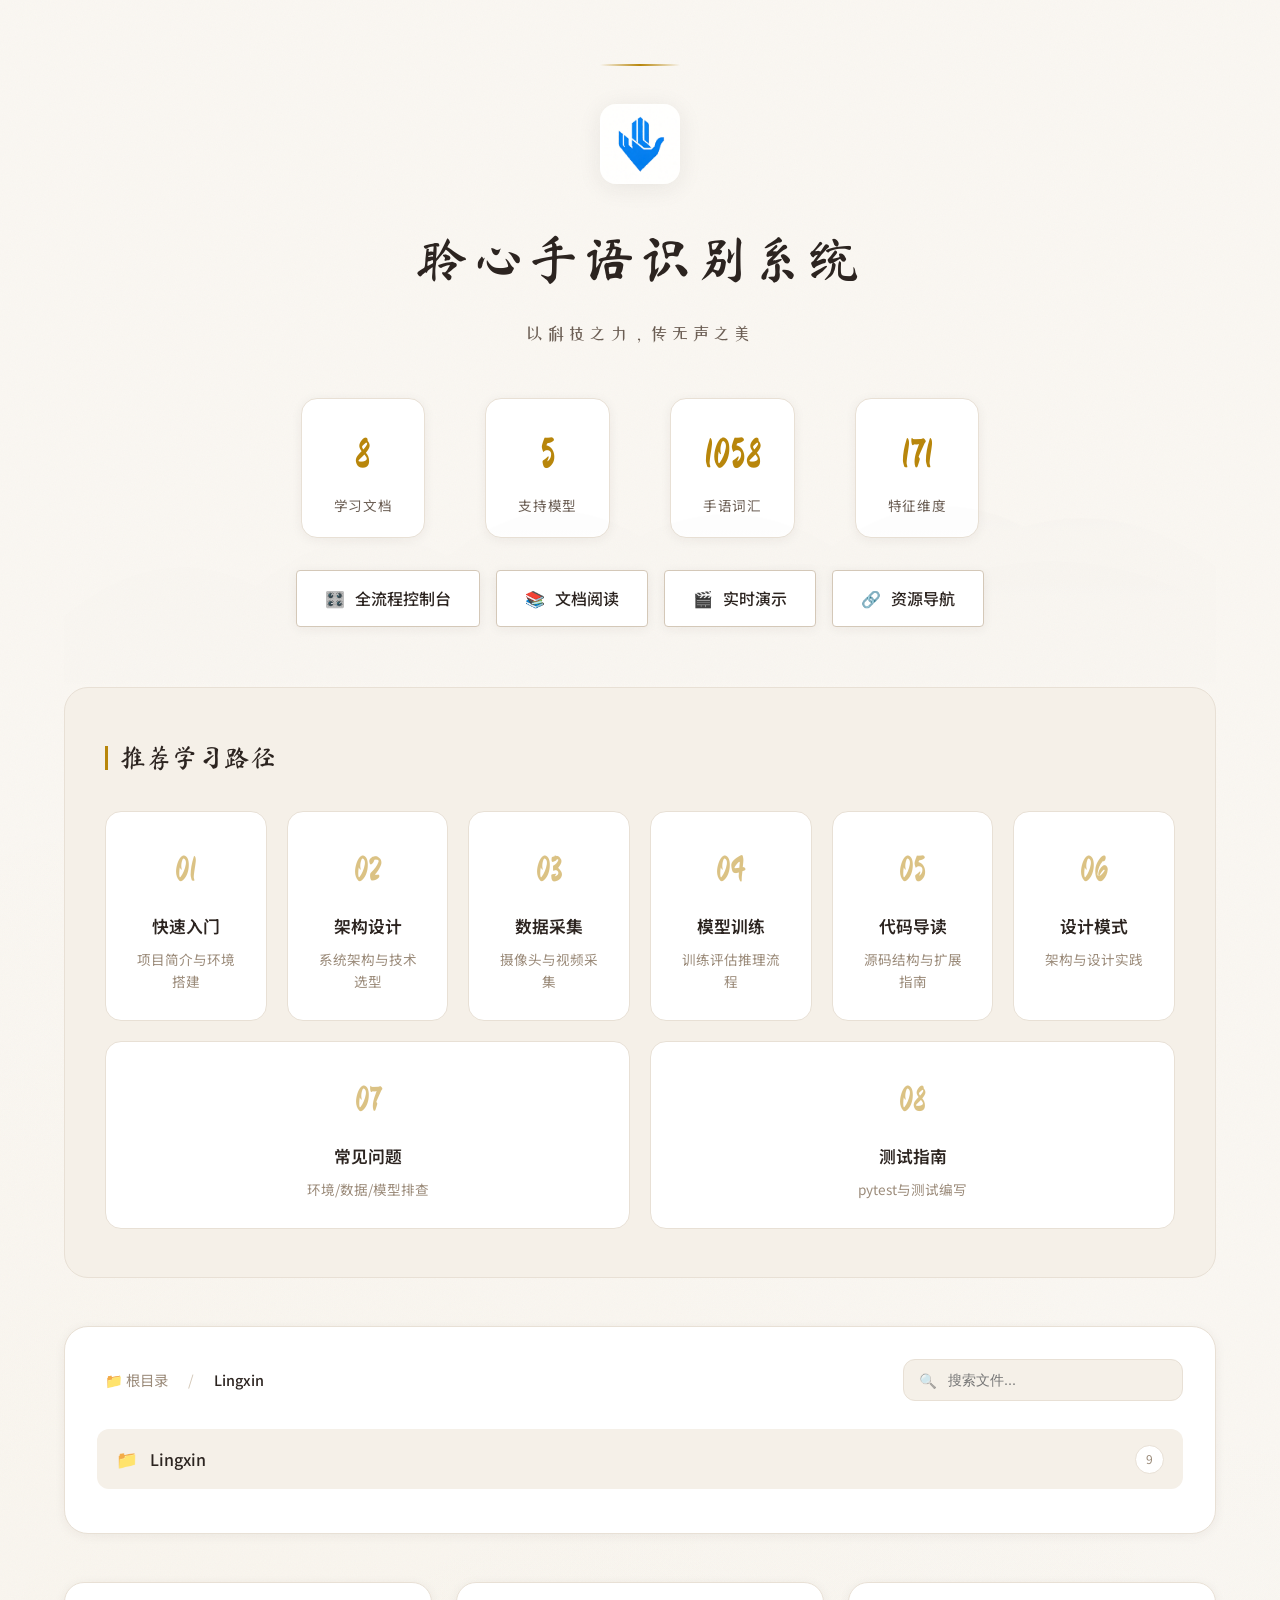
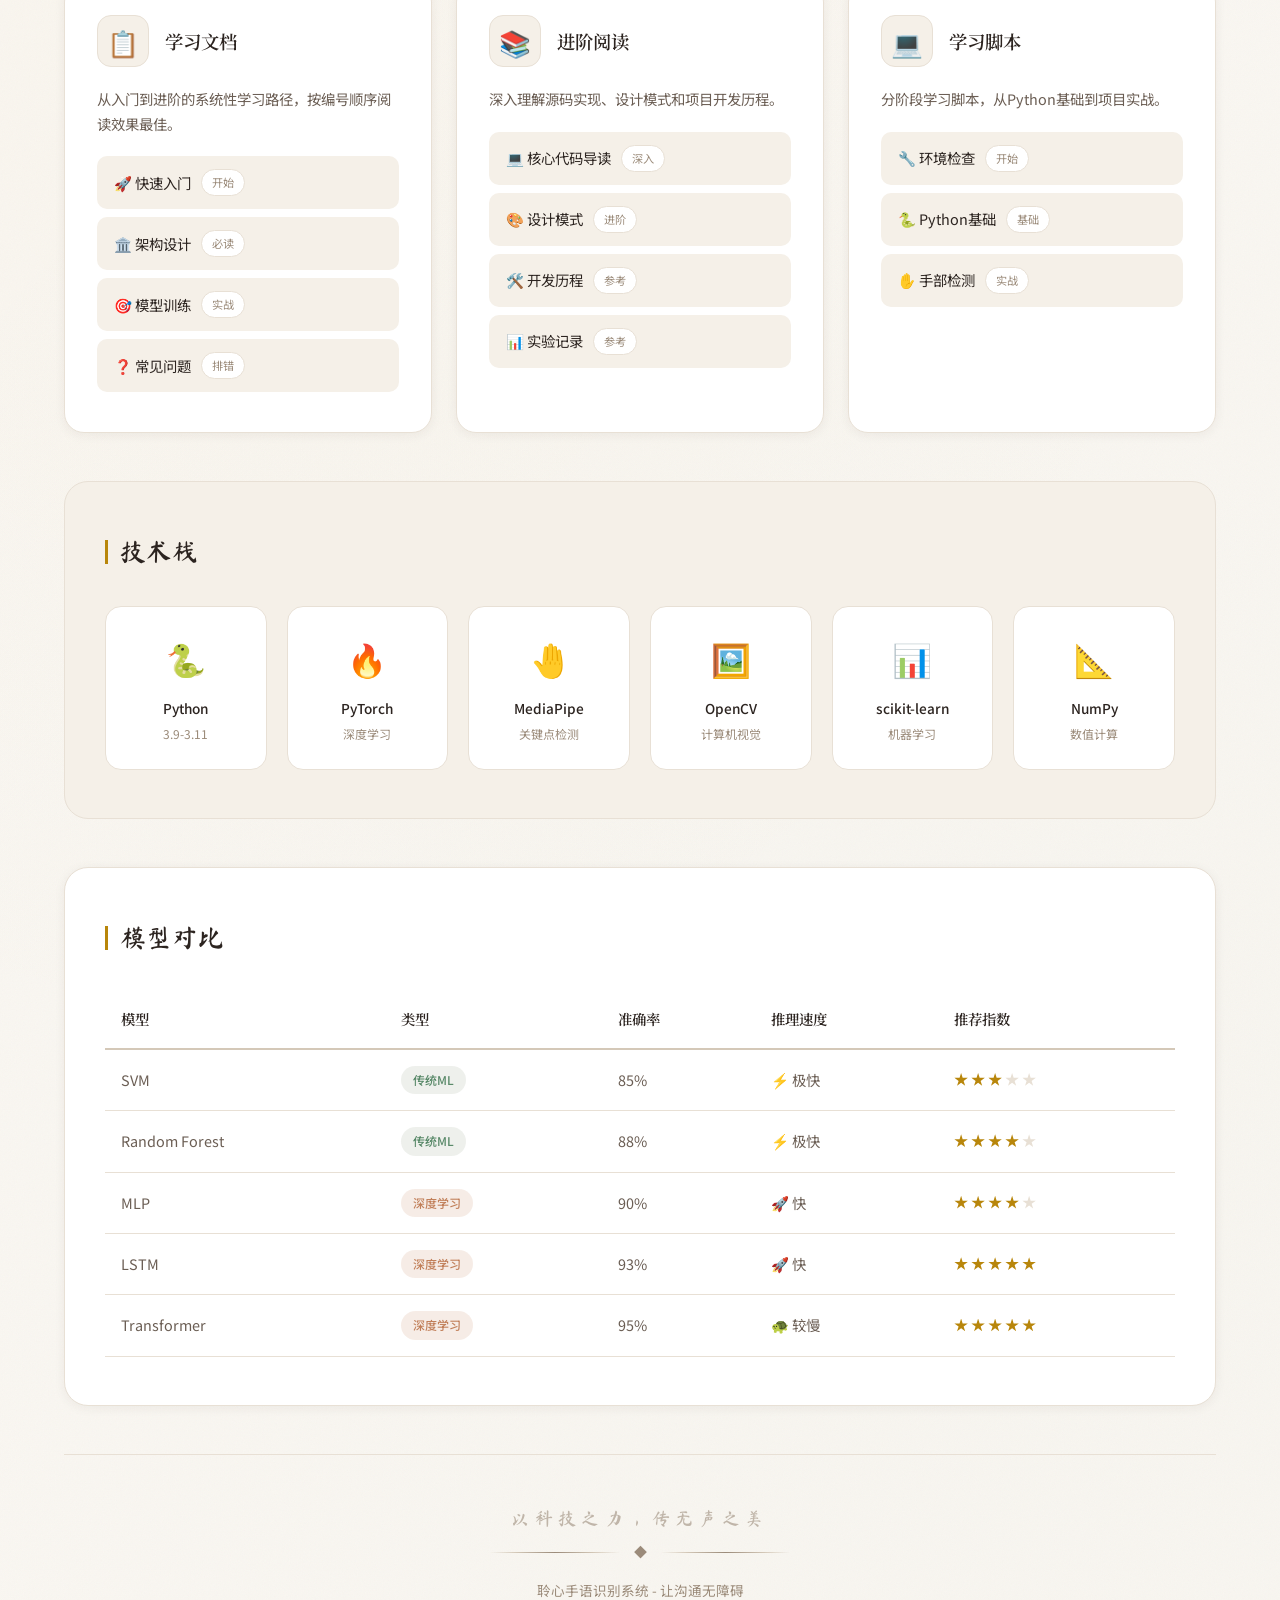
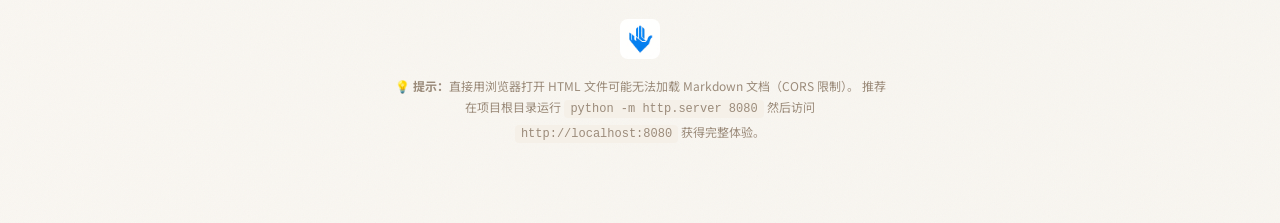
==== commit a02684dd: "refactor(ui): 统一前端结构与导航，优化实时推理性能 - 统一文件命名: docs-viewer.html → docs.html - 删除冗余首页 index_new.html - 新增" ====
--- a/web/index.html
+++ b/web/index.html
@@ -6,7 +6,7 @@
     <title>聆心手语识别系统 - 学习导航</title>
     <link rel="preconnect" href="https://fonts.googleapis.com">
     <link rel="preconnect" href="https://fonts.gstatic.com" crossorigin>
-    <link href="https://fonts.googleapis.com/css2?family=Noto+Serif+SC:wght@400;600;700&family=Noto+Sans+SC:wght@300;400;500;600&display=swap" rel="stylesheet">
+    <link href="https://fonts.googleapis.com/css2?family=Ma+Shan+Zheng&family=Noto+Serif+SC:wght@400;600;700;900&family=Noto+Sans+SC:wght@300;400;500;600&family=ZCOOL+XiaoWei&display=swap" rel="stylesheet">
     <style>
         * {
             margin: 0;
@@ -15,17 +15,20 @@
         }
 
         :root {
-            /* 温暖的日式配色 */
+            /* Chinese Traditional Colors */
+            --ink-black: #1a1a1a;
             --bg-primary: #FAF7F2;
             --bg-secondary: #F5F0E8;
             --bg-card: #FFFFFF;
             --text-primary: #2C2420;
             --text-secondary: #6B5E54;
             --text-muted: #9B8B7A;
+            --accent-vermillion: #B8860B;
             --accent-warm: #D4A574;
             --accent-terracotta: #C17F59;
-            --accent-sage: #8B9A7D;
-            --accent-indigo: #5A6B7C;
+            --accent-sage: #5A8A6A;
+            --accent-indigo: #2E4057;
+            --accent-gold: #B8860B;
             --border-light: #E8E0D5;
             --border-medium: #D4C8B8;
             --shadow-soft: 0 2px 12px rgba(44, 36, 32, 0.06);
@@ -43,8 +46,9 @@
             color: var(--text-primary);
             line-height: 1.7;
             background-image:
-                radial-gradient(circle at 20% 50%, rgba(212, 165, 116, 0.03) 0%, transparent 50%),
-                radial-gradient(circle at 80% 80%, rgba(139, 154, 125, 0.03) 0%, transparent 50%);
+                url("data:image/svg+xml,%3Csvg xmlns='http://www.w3.org/2000/svg' width='400' height='400'%3E%3Cfilter id='n'%3E%3CfeTurbulence type='fractalNoise' baseFrequency='0.85' numOctaves='4' stitchTiles='stitch'/%3E%3C/filter%3E%3Crect width='400' height='400' filter='url(%23n)' opacity='0.03'/%3E%3C/svg%3E"),
+                radial-gradient(circle at 20% 50%, rgba(184, 134, 11, 0.02) 0%, transparent 50%),
+                radial-gradient(circle at 80% 80%, rgba(90, 138, 106, 0.02) 0%, transparent 50%);
         }
 
         .container {
@@ -58,6 +62,7 @@
             text-align: center;
             padding: 80px 20px 60px;
             position: relative;
+            overflow: hidden;
         }
 
         header::before {
@@ -66,10 +71,20 @@
             top: 40px;
             left: 50%;
             transform: translateX(-50%);
-            width: 60px;
-            height: 3px;
-            background: linear-gradient(90deg, transparent, var(--accent-warm), transparent);
-            border-radius: 2px;
+            width: 80px;
+            height: 2px;
+            background: linear-gradient(90deg, transparent, var(--accent-vermillion), transparent);
+        }
+
+        /* Ink Mountain Background */
+        .ink-mountain-bg {
+            position: absolute;
+            bottom: 0;
+            left: 0;
+            width: 100%;
+            height: 250px;
+            opacity: 0.04;
+            pointer-events: none;
         }
 
         .logo {
@@ -92,21 +107,23 @@
         }
 
         h1 {
-            font-family: 'Noto Serif SC', serif;
-            font-size: 2.8rem;
-            font-weight: 700;
+            font-family: 'Ma Shan Zheng', cursive;
+            font-size: 3.2rem;
+            font-weight: 400;
             margin-bottom: 16px;
             color: var(--text-primary);
-            letter-spacing: 0.05em;
+            letter-spacing: 0.1em;
         }
 
         .subtitle {
+            font-family: 'ZCOOL XiaoWei', serif;
             font-size: 1.1rem;
             color: var(--text-secondary);
             max-width: 500px;
             margin: 0 auto;
-            font-weight: 300;
+            font-weight: 400;
             line-height: 1.8;
+            letter-spacing: 0.15em;
         }
 
         .nav-button {
@@ -117,28 +134,37 @@
             background: var(--bg-card);
             color: var(--text-primary);
             text-decoration: none;
-            border-radius: 50px;
+            border-radius: 4px;
             font-weight: 500;
             margin-top: 32px;
             transition: all var(--transition-normal);
-            border: 1px solid var(--border-medium);
+            border: 1.5px solid var(--border-medium);
             box-shadow: var(--shadow-soft);
+            position: relative;
+            overflow: hidden;
+        }
+
+        .nav-button::before {
+            content: '';
+            position: absolute;
+            top: 0;
+            left: 0;
+            right: 0;
+            height: 2px;
+            background: var(--accent-vermillion);
+            transform: scaleX(0);
+            transition: transform var(--transition-normal);
         }
 
         .nav-button:hover {
             transform: translateY(-2px);
             box-shadow: var(--shadow-hover);
-            border-color: var(--accent-warm);
-            color: var(--accent-terracotta);
-        }
-
-        .nav-button::after {
-            content: '→';
-            transition: transform var(--transition-fast);
-        }
-
-        .nav-button:hover::after {
-            transform: translateX(4px);
+            border-color: var(--accent-vermillion);
+            color: var(--accent-vermillion);
+        }
+
+        .nav-button:hover::before {
+            transform: scaleX(1);
         }
 
         /* ===== 统计区域 ===== */
@@ -167,10 +193,10 @@
         }
 
         .stat-number {
-            font-family: 'Noto Serif SC', serif;
-            font-size: 2.4rem;
-            font-weight: 700;
-            color: var(--accent-terracotta);
+            font-family: 'Ma Shan Zheng', cursive;
+            font-size: 2.6rem;
+            font-weight: 400;
+            color: var(--accent-vermillion);
             margin-bottom: 4px;
         }
 
@@ -191,9 +217,9 @@
         }
 
         .section-title {
-            font-family: 'Noto Serif SC', serif;
-            font-size: 1.5rem;
-            font-weight: 600;
+            font-family: 'Ma Shan Zheng', cursive;
+            font-size: 1.6rem;
+            font-weight: 400;
             margin-bottom: 32px;
             display: flex;
             align-items: center;
@@ -203,10 +229,9 @@
 
         .section-title::before {
             content: '';
-            width: 4px;
+            width: 3px;
             height: 24px;
-            background: var(--accent-warm);
-            border-radius: 2px;
+            background: var(--accent-vermillion);
         }
 
         .path-steps {
@@ -251,12 +276,12 @@
         }
 
         .step-number {
-            font-family: 'Noto Serif SC', serif;
-            font-size: 2rem;
-            font-weight: 700;
-            color: var(--accent-warm);
+            font-family: 'Ma Shan Zheng', cursive;
+            font-size: 2.2rem;
+            font-weight: 400;
+            color: var(--accent-vermillion);
             margin-bottom: 12px;
-            opacity: 0.6;
+            opacity: 0.5;
         }
 
         .step-title {
@@ -341,7 +366,7 @@
 
         .nav-search input:focus {
             outline: none;
-            border-color: var(--accent-warm);
+            border-color: var(--accent-vermillion);
             background: var(--bg-card);
         }
 
@@ -457,7 +482,7 @@
         .file-item:hover {
             background: var(--bg-primary);
             padding-left: 20px;
-            border-color: var(--accent-warm);
+            border-color: var(--accent-vermillion);
         }
 
         .file-item:hover::before {
@@ -466,7 +491,7 @@
 
         .file-item.active {
             background: var(--bg-secondary);
-            border-color: var(--accent-warm);
+            border-color: var(--accent-vermillion);
         }
 
         .file-icon {
@@ -578,7 +603,7 @@
         }
 
         .learn-item a:hover {
-            color: var(--accent-terracotta);
+            color: var(--accent-vermillion);
         }
 
         .learn-badge {
@@ -618,7 +643,7 @@
         .tech-item:hover {
             transform: translateY(-4px);
             box-shadow: var(--shadow-medium);
-            border-color: var(--accent-warm);
+            border-color: var(--accent-vermillion);
         }
 
         .tech-icon {
@@ -704,7 +729,7 @@
         }
 
         .star.filled {
-            background: var(--accent-warm);
+            background: var(--accent-vermillion);
         }
 
         /* ===== 页脚 ===== */
@@ -723,7 +748,7 @@
 
         /* ===== 响应式 ===== */
         @media (max-width: 768px) {
-            h1 { font-size: 2rem; }
+            h1 { font-size: 2.2rem; }
             .logo img { width: 72px; }
             .stats { gap: 16px; }
             .stat-item { min-width: 100px; padding: 16px 20px; }
@@ -736,6 +761,66 @@
             .nav-search { max-width: none; }
         }
 
+        /* ===== 国风装饰 ===== */
+        .seal-stamp {
+            display: inline-flex;
+            align-items: center;
+            justify-content: center;
+            border: 2.5px solid var(--accent-vermillion);
+            color: var(--accent-vermillion);
+            font-family: 'Ma Shan Zheng', cursive;
+            line-height: 1;
+            position: relative;
+            transform: rotate(-3deg);
+        }
+        .seal-stamp::after {
+            content: '';
+            position: absolute;
+            inset: 0;
+            background:
+                radial-gradient(circle at 30% 20%, var(--bg-card) 1px, transparent 1px),
+                radial-gradient(circle at 70% 60%, var(--bg-card) 1.5px, transparent 1.5px),
+                radial-gradient(circle at 20% 70%, var(--bg-card) 2px, transparent 2px);
+            opacity: 0.4;
+            pointer-events: none;
+        }
+
+        .ink-divider {
+            display: flex;
+            align-items: center;
+            gap: 14px;
+            margin: 32px 0;
+            color: var(--text-muted);
+            font-size: 13px;
+        }
+        .ink-divider::before,
+        .ink-divider::after {
+            content: '';
+            flex: 1;
+            height: 1px;
+            background: linear-gradient(90deg, transparent, var(--border-medium) 20%, var(--text-muted) 50%, var(--border-medium) 80%, transparent);
+        }
+
+        /* ===== 页脚 ===== */
+        footer {
+            text-align: center;
+            padding: 48px 20px;
+            color: var(--text-muted);
+            font-size: 0.85rem;
+            border-top: 1px solid var(--border-light);
+            margin-top: 48px;
+            position: relative;
+        }
+
+        footer .footer-poem {
+            font-family: 'Ma Shan Zheng', cursive;
+            font-size: 18px;
+            color: var(--text-muted);
+            margin-bottom: 8px;
+            letter-spacing: 0.3em;
+            opacity: 0.6;
+        }
+
         /* ===== 动画 ===== */
         @keyframes fadeInUp {
             from { opacity: 0; transform: translateY(20px); }
@@ -755,9 +840,23 @@
 <body>
     <div class="container">
         <header>
-            <div class="logo"><img src="assets/logo.png" alt="聆心 Logo"></div>
+            <!-- Ink Mountain Background SVG -->
+            <svg class="ink-mountain-bg" viewBox="0 0 1200 250" preserveAspectRatio="none">
+                <defs>
+                    <linearGradient id="mtnGrad" x1="0" y1="0" x2="0" y2="1">
+                        <stop offset="0%" stop-color="#1a1a1a" stop-opacity="0.12"/>
+                        <stop offset="100%" stop-color="#1a1a1a" stop-opacity="0"/>
+                    </linearGradient>
+                </defs>
+                <path d="M0,250 L0,180 Q100,100 200,150 Q300,70 400,120 Q500,40 600,100 Q700,50 800,110 Q900,40 1000,90 Q1100,60 1200,130 L1200,250 Z" fill="url(#mtnGrad)"/>
+                <path d="M0,250 L0,200 Q150,140 300,180 Q450,110 600,160 Q750,100 900,150 Q1050,90 1200,170 L1200,250 Z" fill="url(#mtnGrad)" opacity="0.5"/>
+            </svg>
+
+            <div style="display:inline-block;margin-bottom:24px;position:relative;">
+                <img src="../assets/logo.png" alt="聆心" style="width:80px;height:80px;border-radius:16px;box-shadow:0 4px 24px rgba(44,36,32,0.08);">
+            </div>
             <h1>聆心手语识别系统</h1>
-            <p class="subtitle">基于深度学习的实时手语识别系统学习导航，支持多种模型架构</p>
+            <p class="subtitle">以科技之力，传无声之美</p>
             <div class="stats">
                 <div class="stat-item">
                     <div class="stat-number">8</div>
@@ -780,7 +879,7 @@
                 <span>🎛️</span>
                 <span>全流程控制台</span>
             </a>
-            <a href="docs-viewer.html?file=docs/01-quickstart.md" class="nav-button" style="margin-left:12px;">
+            <a href="/docs?file=docs/01-quickstart.md" class="nav-button" style="margin-left:12px;">
                 <span>📚</span>
                 <span>文档阅读</span>
             </a>
@@ -788,47 +887,51 @@
                 <span>🎬</span>
                 <span>实时演示</span>
             </a>
+            <a href="/resources" class="nav-button" style="margin-left:12px;">
+                <span>🔗</span>
+                <span>资源导航</span>
+            </a>
         </header>
 
         <section class="learning-path">
             <h2 class="section-title">推荐学习路径</h2>
             <div class="path-steps">
-                <div class="path-step" onclick="window.open('docs-viewer.html?file=docs/01-quickstart.md', '_blank')">
+                <div class="path-step" onclick="window.open('/docs?file=docs/01-quickstart.md', '_blank')">
                     <div class="step-number">01</div>
                     <div class="step-title">快速入门</div>
                     <div class="step-desc">项目简介与环境搭建</div>
                 </div>
-                <div class="path-step" onclick="window.open('docs-viewer.html?file=docs/02-architecture.md', '_blank')">
+                <div class="path-step" onclick="window.open('/docs?file=docs/02-architecture.md', '_blank')">
                     <div class="step-number">02</div>
                     <div class="step-title">架构设计</div>
                     <div class="step-desc">系统架构与技术选型</div>
                 </div>
-                <div class="path-step" onclick="window.open('docs-viewer.html?file=docs/03-data-collection.md', '_blank')">
+                <div class="path-step" onclick="window.open('/docs?file=docs/03-data-collection.md', '_blank')">
                     <div class="step-number">03</div>
                     <div class="step-title">数据采集</div>
                     <div class="step-desc">摄像头与视频采集</div>
                 </div>
-                <div class="path-step" onclick="window.open('docs-viewer.html?file=docs/04-training.md', '_blank')">
+                <div class="path-step" onclick="window.open('/docs?file=docs/04-training.md', '_blank')">
                     <div class="step-number">04</div>
                     <div class="step-title">模型训练</div>
                     <div class="step-desc">训练评估推理流程</div>
                 </div>
-                <div class="path-step" onclick="window.open('docs-viewer.html?file=docs/05-code-guide.md', '_blank')">
+                <div class="path-step" onclick="window.open('/docs?file=docs/05-code-guide.md', '_blank')">
                     <div class="step-number">05</div>
                     <div class="step-title">代码导读</div>
                     <div class="step-desc">源码结构与扩展指南</div>
                 </div>
-                <div class="path-step" onclick="window.open('docs-viewer.html?file=docs/06-design-patterns.md', '_blank')">
+                <div class="path-step" onclick="window.open('/docs?file=docs/06-design-patterns.md', '_blank')">
                     <div class="step-number">06</div>
                     <div class="step-title">设计模式</div>
                     <div class="step-desc">架构与设计实践</div>
                 </div>
-                <div class="path-step" onclick="window.open('docs-viewer.html?file=docs/07-faq.md', '_blank')">
+                <div class="path-step" onclick="window.open('/docs?file=docs/07-faq.md', '_blank')">
                     <div class="step-number">07</div>
                     <div class="step-title">常见问题</div>
                     <div class="step-desc">环境/数据/模型排查</div>
                 </div>
-                <div class="path-step" onclick="window.open('docs-viewer.html?file=docs/08-testing.md', '_blank')">
+                <div class="path-step" onclick="window.open('/docs?file=docs/08-testing.md', '_blank')">
                     <div class="step-number">08</div>
                     <div class="step-title">测试指南</div>
                     <div class="step-desc">pytest与测试编写</div>
@@ -862,25 +965,25 @@
                 <div class="card-desc">从入门到进阶的系统性学习路径，按编号顺序阅读效果最佳。</div>
                 <ul class="learn-list">
                     <li class="learn-item">
-                        <a href="docs-viewer.html?file=docs/01-quickstart.md" target="_blank">
+                        <a href="/docs?file=docs/01-quickstart.md" target="_blank">
                             <span>🚀 快速入门</span>
                             <span class="learn-badge">开始</span>
                         </a>
                     </li>
                     <li class="learn-item">
-                        <a href="docs-viewer.html?file=docs/02-architecture.md" target="_blank">
+                        <a href="/docs?file=docs/02-architecture.md" target="_blank">
                             <span>🏛️ 架构设计</span>
                             <span class="learn-badge">必读</span>
                         </a>
                     </li>
                     <li class="learn-item">
-                        <a href="docs-viewer.html?file=docs/04-training.md" target="_blank">
+                        <a href="/docs?file=docs/04-training.md" target="_blank">
                             <span>🎯 模型训练</span>
                             <span class="learn-badge">实战</span>
                         </a>
                     </li>
                     <li class="learn-item">
-                        <a href="docs-viewer.html?file=docs/07-faq.md" target="_blank">
+                        <a href="/docs?file=docs/07-faq.md" target="_blank">
                             <span>❓ 常见问题</span>
                             <span class="learn-badge">排错</span>
                         </a>
@@ -896,25 +999,25 @@
                 <div class="card-desc">深入理解源码实现、设计模式和项目开发历程。</div>
                 <ul class="learn-list">
                     <li class="learn-item">
-                        <a href="docs-viewer.html?file=docs/05-code-guide.md" target="_blank">
+                        <a href="/docs?file=docs/05-code-guide.md" target="_blank">
                             <span>💻 核心代码导读</span>
                             <span class="learn-badge">深入</span>
                         </a>
                     </li>
                     <li class="learn-item">
-                        <a href="docs-viewer.html?file=docs/06-design-patterns.md" target="_blank">
+                        <a href="/docs?file=docs/06-design-patterns.md" target="_blank">
                             <span>🎨 设计模式</span>
                             <span class="learn-badge">进阶</span>
                         </a>
                     </li>
                     <li class="learn-item">
-                        <a href="docs-viewer.html?file=docs/journal/development.md" target="_blank">
+                        <a href="/docs?file=docs/journal/development.md" target="_blank">
                             <span>🛠️ 开发历程</span>
                             <span class="learn-badge">参考</span>
                         </a>
                     </li>
                     <li class="learn-item">
-                        <a href="docs-viewer.html?file=docs/journal/experiments.md" target="_blank">
+                        <a href="/docs?file=docs/journal/experiments.md" target="_blank">
                             <span>📊 实验记录</span>
                             <span class="learn-badge">参考</span>
                         </a>
@@ -1080,8 +1183,12 @@
         </section>
 
         <footer>
+            <div class="footer-poem">以科技之力，传无声之美</div>
+            <div class="ink-divider" style="max-width:300px;margin:0 auto 16px;">◆</div>
             <p>聆心手语识别系统 - 让沟通无障碍</p>
-            <p>Made with 💚 for the deaf community</p>
+            <div style="display:flex;justify-content:center;margin-top:16px;">
+                <img src="../assets/logo.png" alt="聆心" style="width:40px;height:40px;border-radius:8px;">
+            </div>
             <p style="margin-top:16px;font-size:0.75rem;color:var(--text-muted);max-width:500px;margin-left:auto;margin-right:auto;line-height:1.8;">
                 💡 <strong>提示：</strong>直接用浏览器打开 HTML 文件可能无法加载 Markdown 文档（CORS 限制）。
                 推荐在项目根目录运行 <code style="background:var(--bg-secondary);padding:2px 6px;border-radius:4px;">python -m http.server 8080</code>
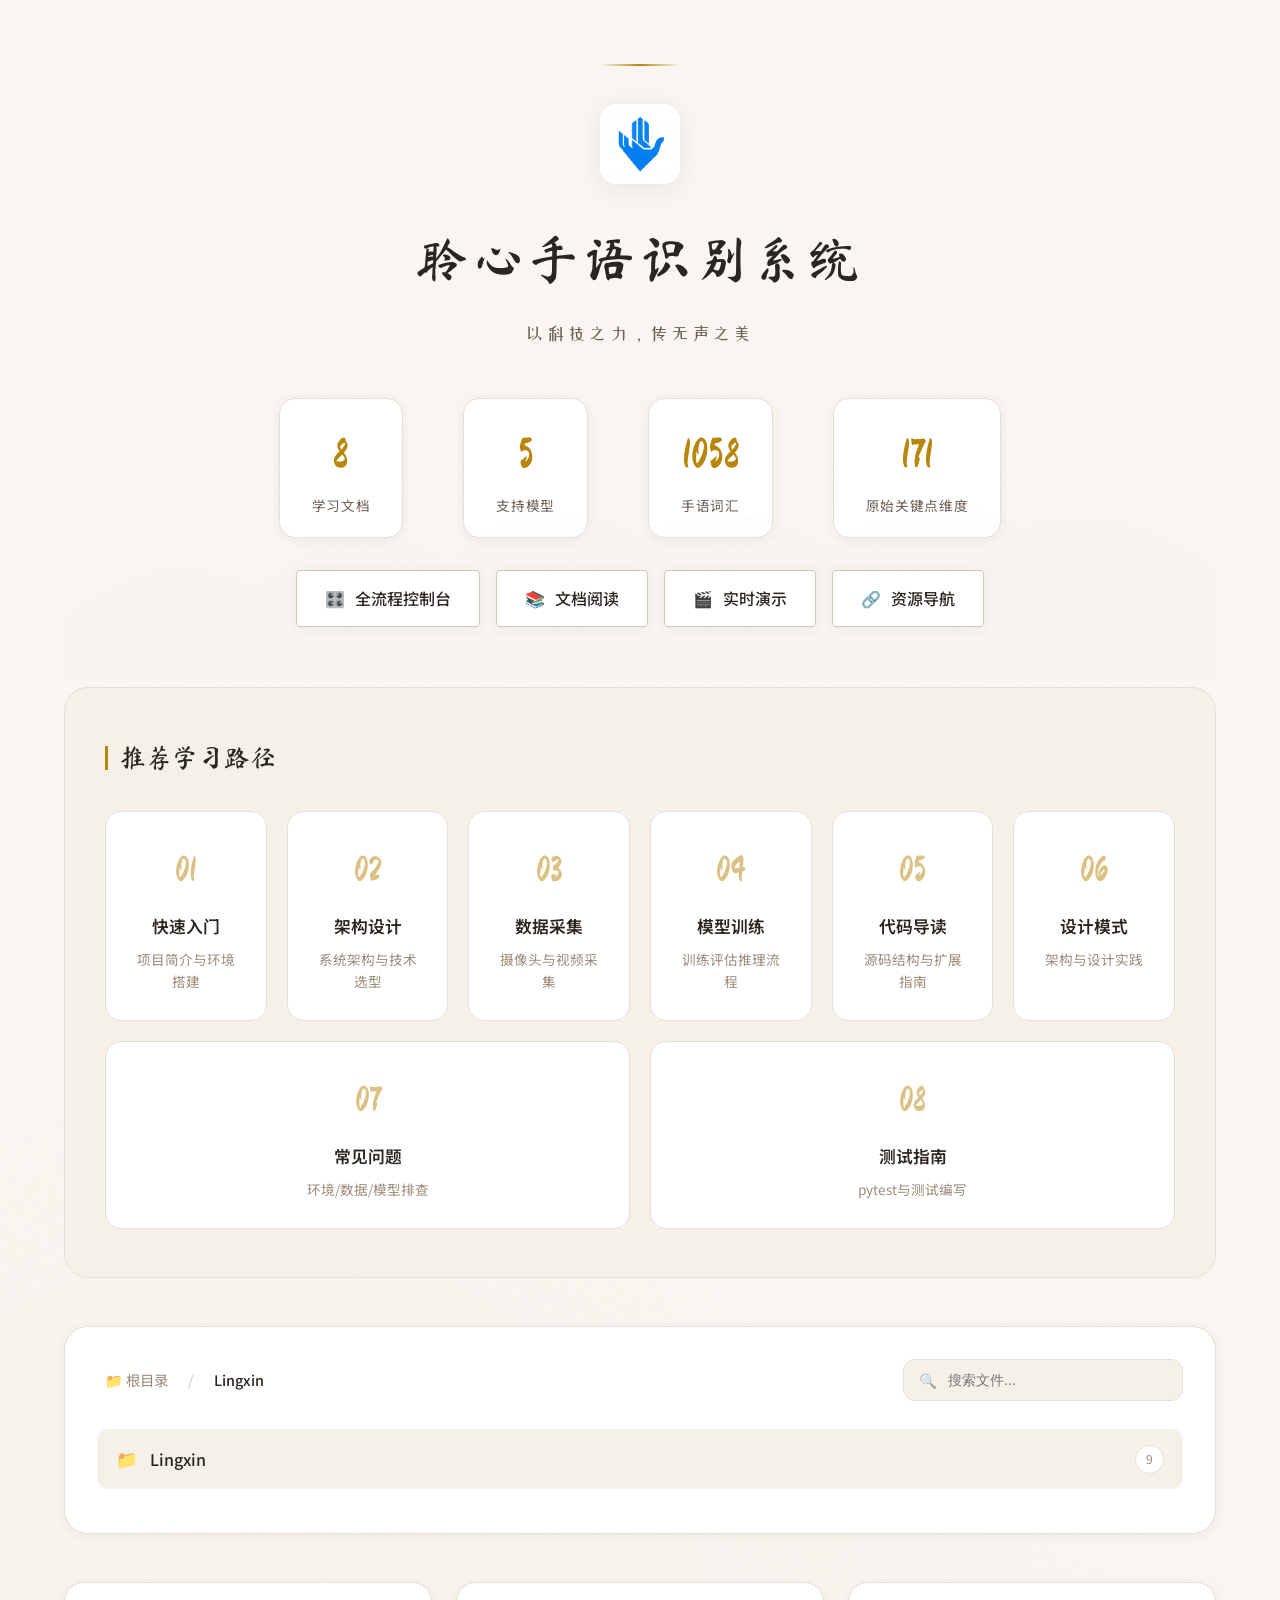
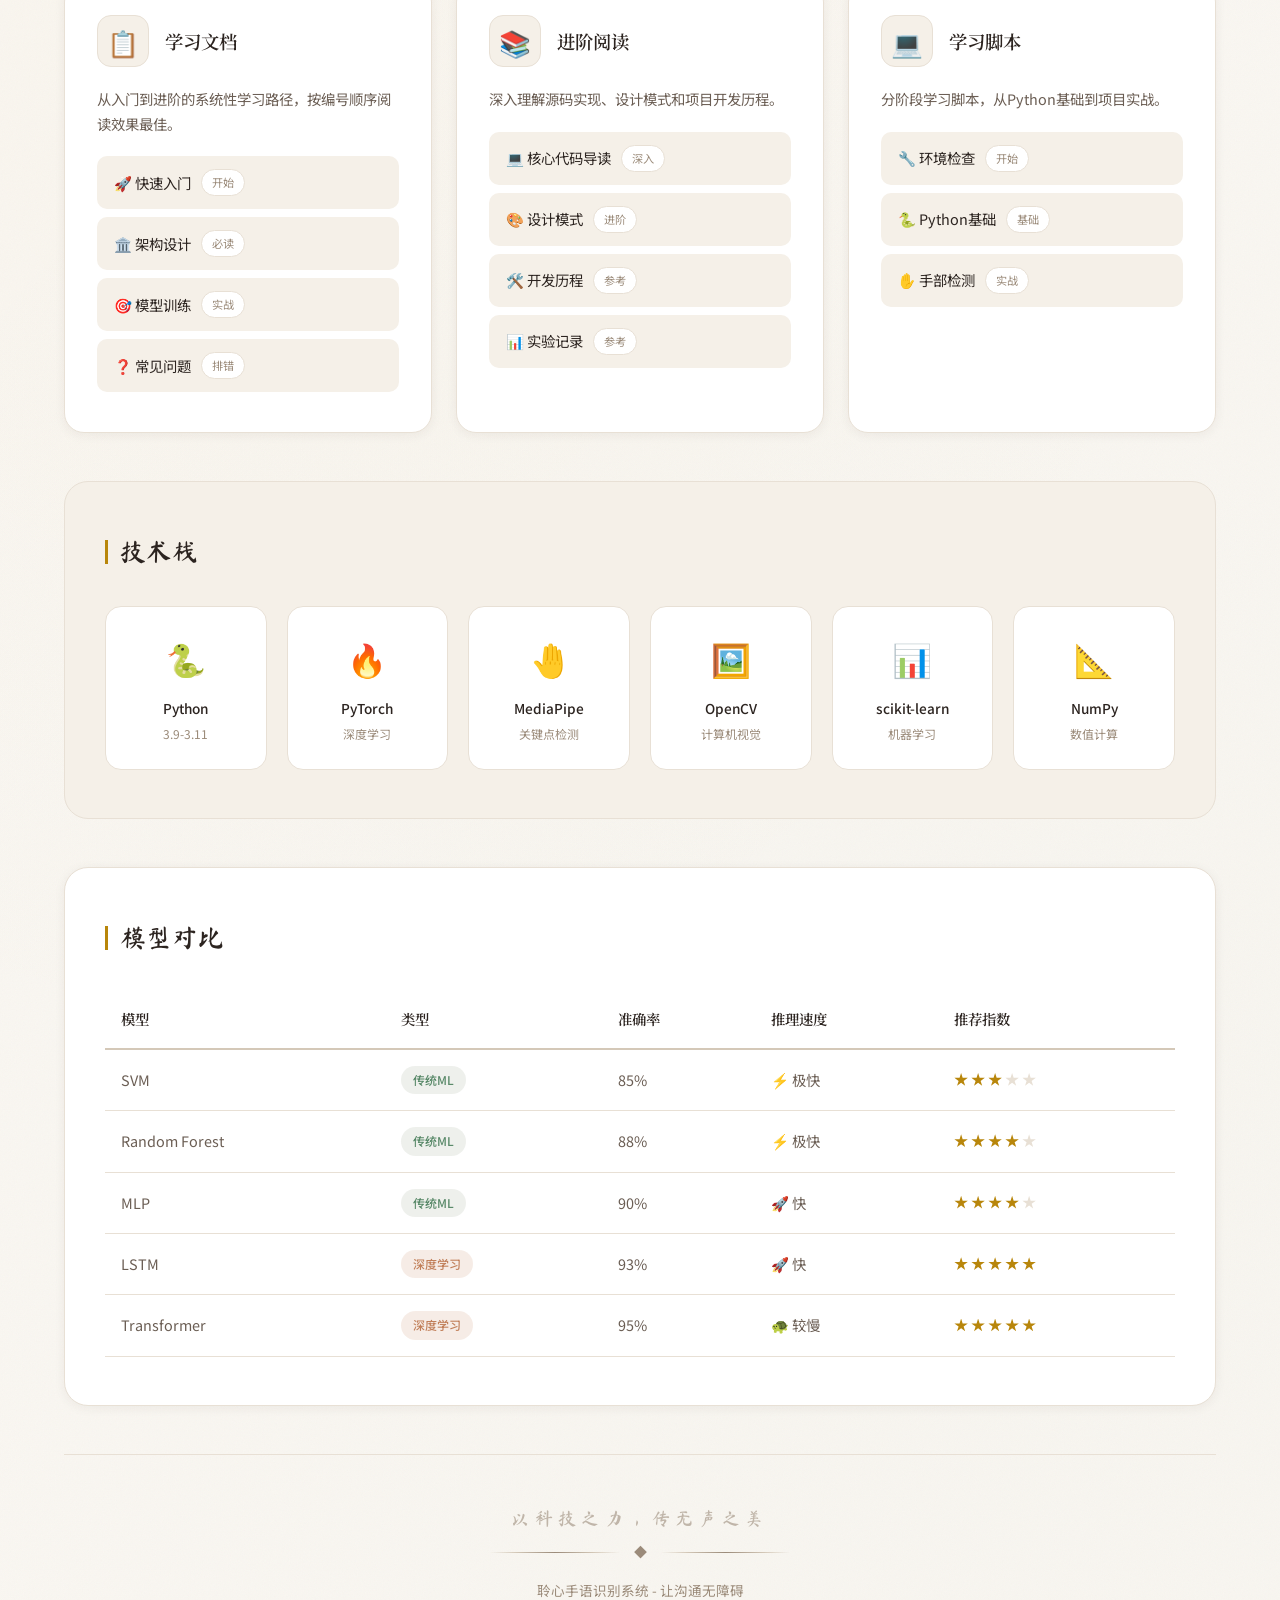
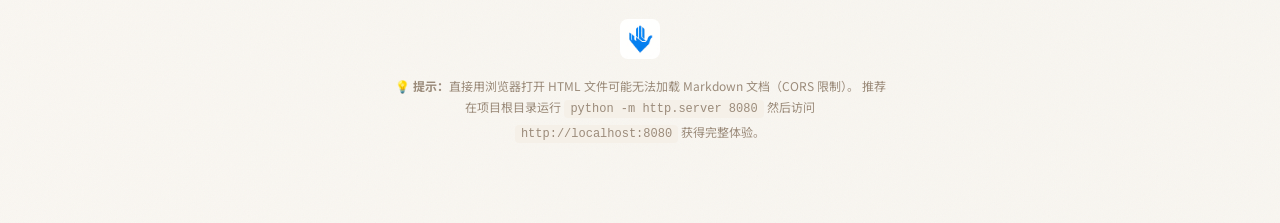
==== commit bf7e720c: "feat(ui): 优化Web界面与完善测试 - 重构首页与控制台布局 - 优化演示页面与文档查看器 - 移除冗余JS模块(app.js, chart.js, onboarding.js) - 补充数" ====
--- a/web/index.html
+++ b/web/index.html
@@ -1,12 +1,15 @@
 <!DOCTYPE html>
 <html lang="zh-CN">
+
 <head>
     <meta charset="UTF-8">
     <meta name="viewport" content="width=device-width, initial-scale=1.0">
     <title>聆心手语识别系统 - 学习导航</title>
     <link rel="preconnect" href="https://fonts.googleapis.com">
     <link rel="preconnect" href="https://fonts.gstatic.com" crossorigin>
-    <link href="https://fonts.googleapis.com/css2?family=Ma+Shan+Zheng&family=Noto+Serif+SC:wght@400;600;700;900&family=Noto+Sans+SC:wght@300;400;500;600&family=ZCOOL+XiaoWei&display=swap" rel="stylesheet">
+    <link
+        href="https://fonts.googleapis.com/css2?family=Ma+Shan+Zheng&family=Noto+Serif+SC:wght@400;600;700;900&family=Noto+Sans+SC:wght@300;400;500;600&family=ZCOOL+XiaoWei&display=swap"
+        rel="stylesheet">
     <style>
         * {
             margin: 0;
@@ -102,8 +105,15 @@
         }
 
         @keyframes gentleFloat {
-            0%, 100% { transform: translateY(0); }
-            50% { transform: translateY(-8px); }
+
+            0%,
+            100% {
+                transform: translateY(0);
+            }
+
+            50% {
+                transform: translateY(-8px);
+            }
         }
 
         h1 {
@@ -711,6 +721,7 @@
             background: rgba(139, 154, 125, 0.15);
             color: var(--accent-sage);
         }
+
         .type-dl {
             background: rgba(193, 127, 89, 0.15);
             color: var(--accent-terracotta);
@@ -748,17 +759,54 @@
 
         /* ===== 响应式 ===== */
         @media (max-width: 768px) {
-            h1 { font-size: 2.2rem; }
-            .logo img { width: 72px; }
-            .stats { gap: 16px; }
-            .stat-item { min-width: 100px; padding: 16px 20px; }
-            .stat-number { font-size: 1.8rem; }
-            .learning-path, .tech-stack, .model-comparison { padding: 32px 24px; }
-            .path-steps { gap: 12px; }
-            .path-step { min-width: 140px; padding: 20px 16px; }
-            .learn-grid { grid-template-columns: 1fr; }
-            .nav-header { flex-direction: column; align-items: stretch; }
-            .nav-search { max-width: none; }
+            h1 {
+                font-size: 2.2rem;
+            }
+
+            .logo img {
+                width: 72px;
+            }
+
+            .stats {
+                gap: 16px;
+            }
+
+            .stat-item {
+                min-width: 100px;
+                padding: 16px 20px;
+            }
+
+            .stat-number {
+                font-size: 1.8rem;
+            }
+
+            .learning-path,
+            .tech-stack,
+            .model-comparison {
+                padding: 32px 24px;
+            }
+
+            .path-steps {
+                gap: 12px;
+            }
+
+            .path-step {
+                min-width: 140px;
+                padding: 20px 16px;
+            }
+
+            .learn-grid {
+                grid-template-columns: 1fr;
+            }
+
+            .nav-header {
+                flex-direction: column;
+                align-items: stretch;
+            }
+
+            .nav-search {
+                max-width: none;
+            }
         }
 
         /* ===== 国风装饰 ===== */
@@ -773,6 +821,7 @@
             position: relative;
             transform: rotate(-3deg);
         }
+
         .seal-stamp::after {
             content: '';
             position: absolute;
@@ -793,6 +842,7 @@
             color: var(--text-muted);
             font-size: 13px;
         }
+
         .ink-divider::before,
         .ink-divider::after {
             content: '';
@@ -823,20 +873,39 @@
 
         /* ===== 动画 ===== */
         @keyframes fadeInUp {
-            from { opacity: 0; transform: translateY(20px); }
-            to { opacity: 1; transform: translateY(0); }
+            from {
+                opacity: 0;
+                transform: translateY(20px);
+            }
+
+            to {
+                opacity: 1;
+                transform: translateY(0);
+            }
         }
 
         .animate-fadeInUp {
             animation: fadeInUp 0.6s ease forwards;
         }
 
-        .delay-1 { animation-delay: 0.1s; }
-        .delay-2 { animation-delay: 0.2s; }
-        .delay-3 { animation-delay: 0.3s; }
-        .delay-4 { animation-delay: 0.4s; }
+        .delay-1 {
+            animation-delay: 0.1s;
+        }
+
+        .delay-2 {
+            animation-delay: 0.2s;
+        }
+
+        .delay-3 {
+            animation-delay: 0.3s;
+        }
+
+        .delay-4 {
+            animation-delay: 0.4s;
+        }
     </style>
 </head>
+
 <body>
     <div class="container">
         <header>
@@ -844,16 +913,20 @@
             <svg class="ink-mountain-bg" viewBox="0 0 1200 250" preserveAspectRatio="none">
                 <defs>
                     <linearGradient id="mtnGrad" x1="0" y1="0" x2="0" y2="1">
-                        <stop offset="0%" stop-color="#1a1a1a" stop-opacity="0.12"/>
-                        <stop offset="100%" stop-color="#1a1a1a" stop-opacity="0"/>
+                        <stop offset="0%" stop-color="#1a1a1a" stop-opacity="0.12" />
+                        <stop offset="100%" stop-color="#1a1a1a" stop-opacity="0" />
                     </linearGradient>
                 </defs>
-                <path d="M0,250 L0,180 Q100,100 200,150 Q300,70 400,120 Q500,40 600,100 Q700,50 800,110 Q900,40 1000,90 Q1100,60 1200,130 L1200,250 Z" fill="url(#mtnGrad)"/>
-                <path d="M0,250 L0,200 Q150,140 300,180 Q450,110 600,160 Q750,100 900,150 Q1050,90 1200,170 L1200,250 Z" fill="url(#mtnGrad)" opacity="0.5"/>
+                <path
+                    d="M0,250 L0,180 Q100,100 200,150 Q300,70 400,120 Q500,40 600,100 Q700,50 800,110 Q900,40 1000,90 Q1100,60 1200,130 L1200,250 Z"
+                    fill="url(#mtnGrad)" />
+                <path d="M0,250 L0,200 Q150,140 300,180 Q450,110 600,160 Q750,100 900,150 Q1050,90 1200,170 L1200,250 Z"
+                    fill="url(#mtnGrad)" opacity="0.5" />
             </svg>
 
             <div style="display:inline-block;margin-bottom:24px;position:relative;">
-                <img src="../assets/logo.png" alt="聆心" style="width:80px;height:80px;border-radius:16px;box-shadow:0 4px 24px rgba(44,36,32,0.08);">
+                <img src="../assets/logo.png" alt="聆心"
+                    style="width:80px;height:80px;border-radius:16px;box-shadow:0 4px 24px rgba(44,36,32,0.08);">
             </div>
             <h1>聆心手语识别系统</h1>
             <p class="subtitle">以科技之力，传无声之美</p>
@@ -872,7 +945,7 @@
                 </div>
                 <div class="stat-item">
                     <div class="stat-number">171</div>
-                    <div class="stat-label">特征维度</div>
+                    <div class="stat-label">原始关键点维度</div>
                 </div>
             </div>
             <a href="dashboard" class="nav-button">
@@ -1135,7 +1208,7 @@
                     </tr>
                     <tr>
                         <td>MLP</td>
-                        <td><span class="model-type type-dl">深度学习</span></td>
+                        <td><span class="model-type type-ml">传统ML</span></td>
                         <td>90%</td>
                         <td>🚀 快</td>
                         <td>
@@ -1189,10 +1262,14 @@
             <div style="display:flex;justify-content:center;margin-top:16px;">
                 <img src="../assets/logo.png" alt="聆心" style="width:40px;height:40px;border-radius:8px;">
             </div>
-            <p style="margin-top:16px;font-size:0.75rem;color:var(--text-muted);max-width:500px;margin-left:auto;margin-right:auto;line-height:1.8;">
+            <p
+                style="margin-top:16px;font-size:0.75rem;color:var(--text-muted);max-width:500px;margin-left:auto;margin-right:auto;line-height:1.8;">
                 💡 <strong>提示：</strong>直接用浏览器打开 HTML 文件可能无法加载 Markdown 文档（CORS 限制）。
-                推荐在项目根目录运行 <code style="background:var(--bg-secondary);padding:2px 6px;border-radius:4px;">python -m http.server 8080</code>
-                然后访问 <code style="background:var(--bg-secondary);padding:2px 6px;border-radius:4px;">http://localhost:8080</code> 获得完整体验。
+                推荐在项目根目录运行 <code
+                    style="background:var(--bg-secondary);padding:2px 6px;border-radius:4px;">python -m http.server 8080</code>
+                然后访问 <code
+                    style="background:var(--bg-secondary);padding:2px 6px;border-radius:4px;">http://localhost:8080</code>
+                获得完整体验。
             </p>
         </footer>
     </div>
@@ -1216,10 +1293,13 @@
                         { name: "06-design-patterns.md", type: "file", badge: "doc" },
                         { name: "07-faq.md", type: "file", badge: "doc" },
                         { name: "08-testing.md", type: "file", badge: "doc" },
-                        { name: "journal", type: "folder", children: [
-                            { name: "development.md", type: "file", badge: "doc" },
-                            { name: "experiments.md", type: "file", badge: "doc" }
-                        ]}
+                        { name: "09-configuration-guide.md", type: "file", badge: "doc" },
+                        {
+                            name: "journal", type: "folder", children: [
+                                { name: "development.md", type: "file", badge: "doc" },
+                                { name: "experiments.md", type: "file", badge: "doc" }
+                            ]
+                        }
                     ]
                 },
                 {
@@ -1229,14 +1309,21 @@
                         { name: "00_env_setup.py", type: "file", badge: "py" },
                         { name: "01_python_basics.py", type: "file", badge: "py" },
                         { name: "02_opencv_basics.py", type: "file", badge: "py" },
+                        { name: "02_opencv_video.py", type: "file", badge: "py" },
                         { name: "03_mediapipe_intro.py", type: "file", badge: "py" },
-                        { name: "04_hand_detection.py", type: "file", badge: "py" },
+                        { name: "04_hand_detection_simple.py", type: "file", badge: "py" },
+                        { name: "04_hand_detection_draw.py", type: "file", badge: "py" },
                         { name: "05_pose_detection.py", type: "file", badge: "py" },
                         { name: "06_numpy_intro.py", type: "file", badge: "py" },
+                        { name: "06_numpy_operations.py", type: "file", badge: "py" },
                         { name: "07_feature_extraction.py", type: "file", badge: "py" },
                         { name: "08_svm_intro.py", type: "file", badge: "py" },
                         { name: "09_lstm_intro.py", type: "file", badge: "py" },
                         { name: "10_data_collection.py", type: "file", badge: "py" },
+                        { name: "11_config_management.py", type: "file", badge: "py" },
+                        { name: "12_training_pipeline.py", type: "file", badge: "py" },
+                        { name: "13_data_augmentation.py", type: "file", badge: "py" },
+                        { name: "download_models.py", type: "file", badge: "py" },
                         { name: "README.md", type: "file", badge: "doc" }
                     ]
                 },
@@ -1246,28 +1333,37 @@
                     children: [
                         { name: "config.py", type: "file", badge: "py" },
                         { name: "constants.py", type: "file", badge: "py" },
-                        { name: "detection", type: "folder", children: [
-                            { name: "hand_detector.py", type: "file", badge: "py" }
-                        ]},
-                        { name: "features", type: "folder", children: [
-                            { name: "feature_extractor.py", type: "file", badge: "py" },
-                            { name: "augmentation.py", type: "file", badge: "py" }
-                        ]},
-                        { name: "models", type: "folder", children: [
-                            { name: "base_model.py", type: "file", badge: "py" },
-                            { name: "classifiers.py", type: "file", badge: "py" },
-                            { name: "lstm_model.py", type: "file", badge: "py" },
-                            { name: "transformer_model.py", type: "file", badge: "py" }
-                        ]},
-                        { name: "training", type: "folder", children: [
-                            { name: "trainer.py", type: "file", badge: "py" }
-                        ]},
-                        { name: "utils", type: "folder", children: [
-                            { name: "data_loader.py", type: "file", badge: "py" },
-                            { name: "logger.py", type: "file", badge: "py" },
-                            { name: "metrics.py", type: "file", badge: "py" },
-                            { name: "visualization.py", type: "file", badge: "py" }
-                        ]}
+                        {
+                            name: "detection", type: "folder", children: [
+                                { name: "hand_detector.py", type: "file", badge: "py" }
+                            ]
+                        },
+                        {
+                            name: "features", type: "folder", children: [
+                                { name: "feature_extractor.py", type: "file", badge: "py" },
+                                { name: "augmentation.py", type: "file", badge: "py" }
+                            ]
+                        },
+                        {
+                            name: "models", type: "folder", children: [
+                                { name: "base_model.py", type: "file", badge: "py" },
+                                { name: "lstm_model.py", type: "file", badge: "py" },
+                                { name: "transformer_model.py", type: "file", badge: "py" }
+                            ]
+                        },
+                        {
+                            name: "training", type: "folder", children: [
+                                { name: "trainer.py", type: "file", badge: "py" }
+                            ]
+                        },
+                        {
+                            name: "utils", type: "folder", children: [
+                                { name: "data_loader.py", type: "file", badge: "py" },
+                                { name: "logger.py", type: "file", badge: "py" },
+                                { name: "metrics.py", type: "file", badge: "py" },
+                                { name: "visualization.py", type: "file", badge: "py" }
+                            ]
+                        }
                     ]
                 },
                 {
@@ -1348,7 +1444,7 @@
 
             // 添加文件夹点击事件
             document.querySelectorAll('.folder-header').forEach(header => {
-                header.addEventListener('click', function() {
+                header.addEventListener('click', function () {
                     const content = this.nextElementSibling;
                     const isOpen = content && content.classList.contains('open');
 
@@ -1365,7 +1461,7 @@
 
             // 添加文件点击事件
             document.querySelectorAll('.file-item').forEach(item => {
-                item.addEventListener('click', function() {
+                item.addEventListener('click', function () {
                     // 移除其他文件的active状态
                     document.querySelectorAll('.file-item').forEach(f => f.classList.remove('active'));
                     // 添加当前文件的active状态
@@ -1398,7 +1494,7 @@
         // 搜索功能
         function initSearch() {
             const searchInput = document.getElementById('searchInput');
-            searchInput.addEventListener('input', function() {
+            searchInput.addEventListener('input', function () {
                 const query = this.value.toLowerCase();
                 const fileItems = document.querySelectorAll('.file-item');
 
@@ -1421,10 +1517,13 @@
         }
 
         // 页面加载完成后初始化
-        document.addEventListener('DOMContentLoaded', function() {
+        document.addEventListener('DOMContentLoaded', function () {
             initFileTree();
             initSearch();
         });
+
     </script>
+
 </body>
+
 </html>
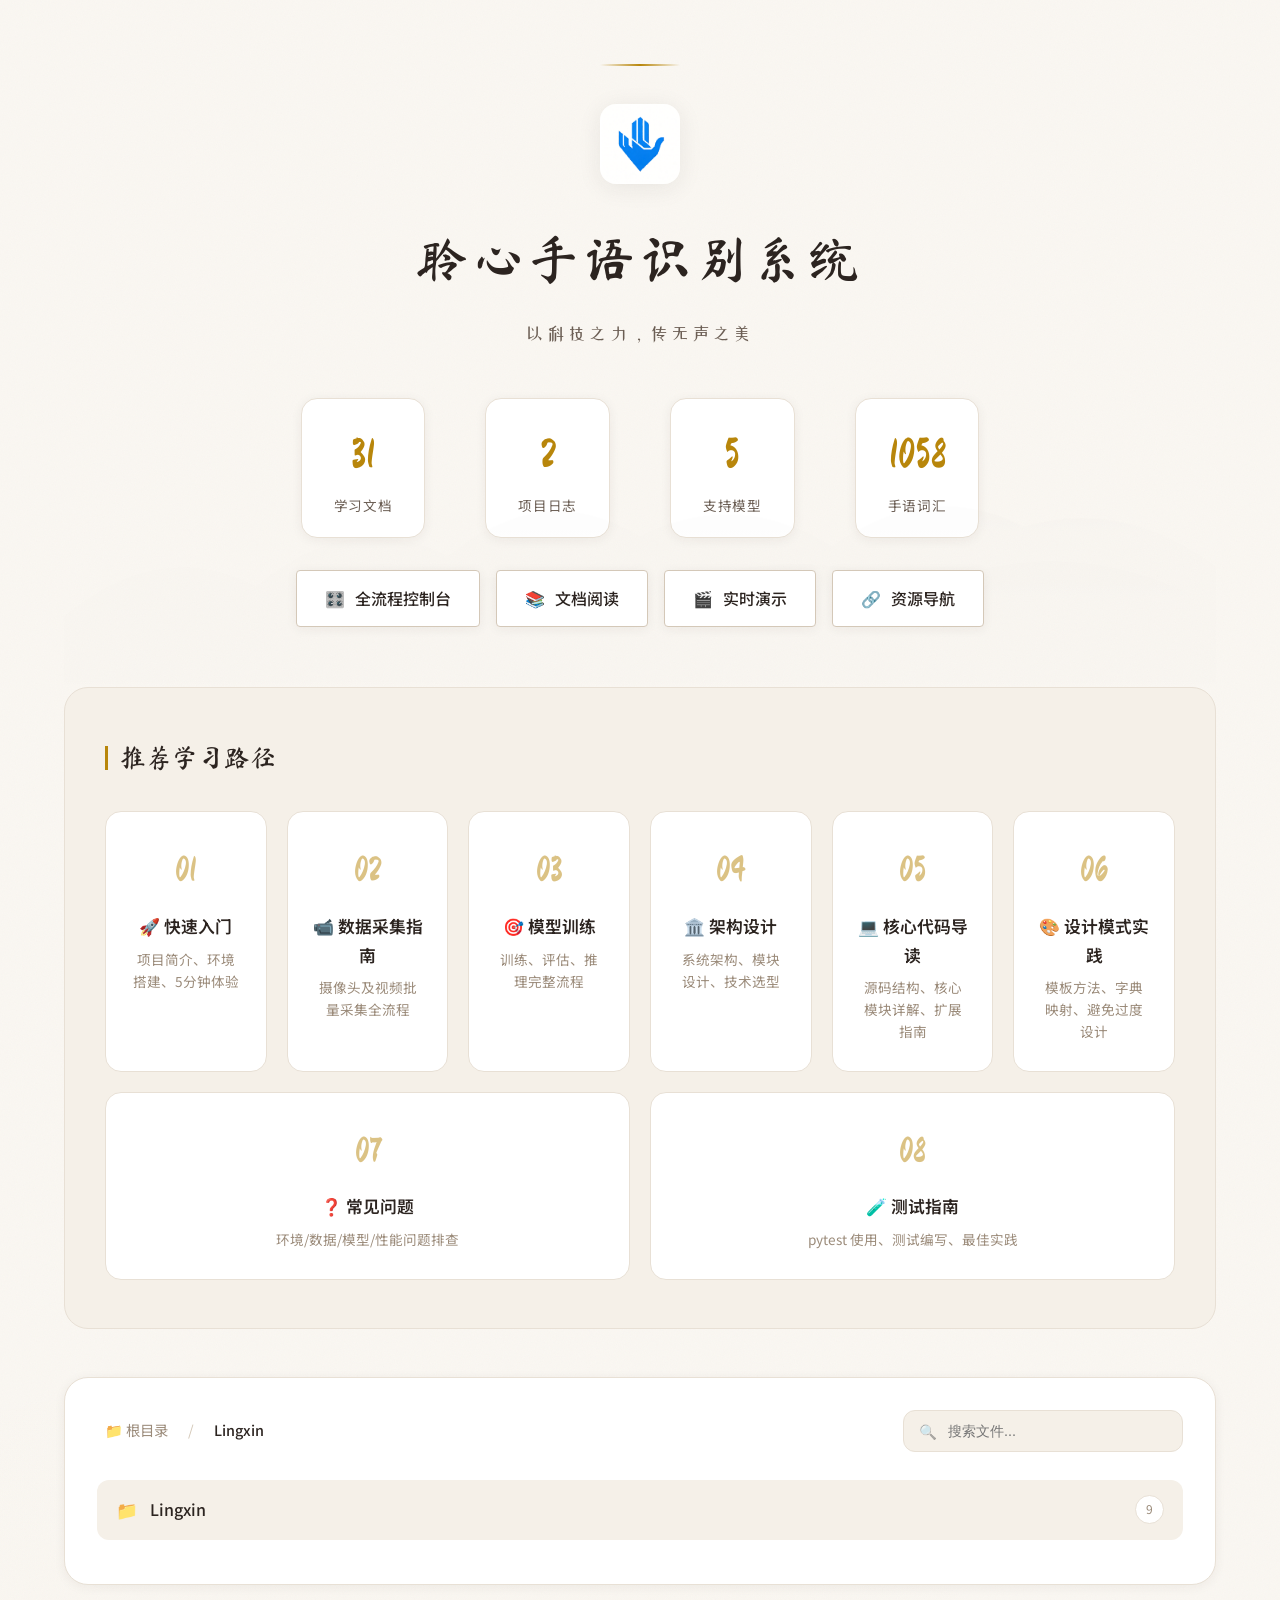
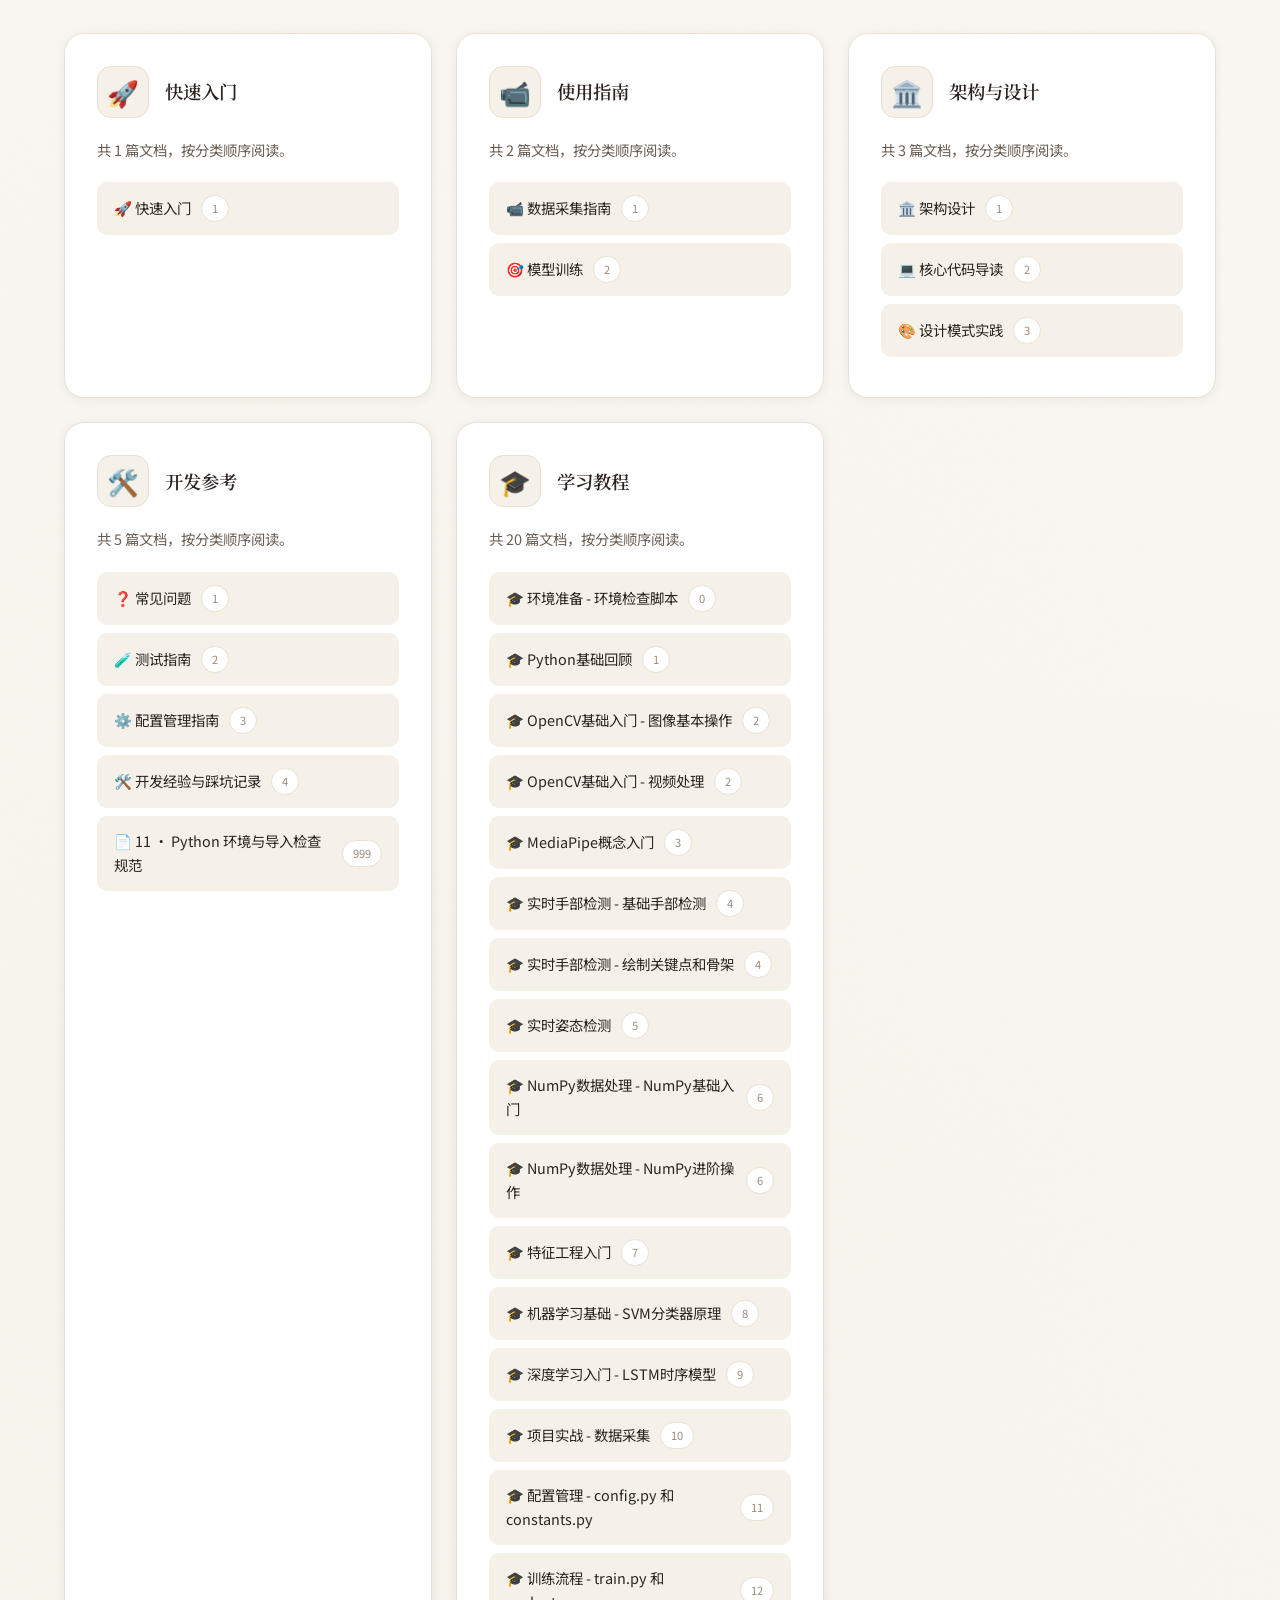
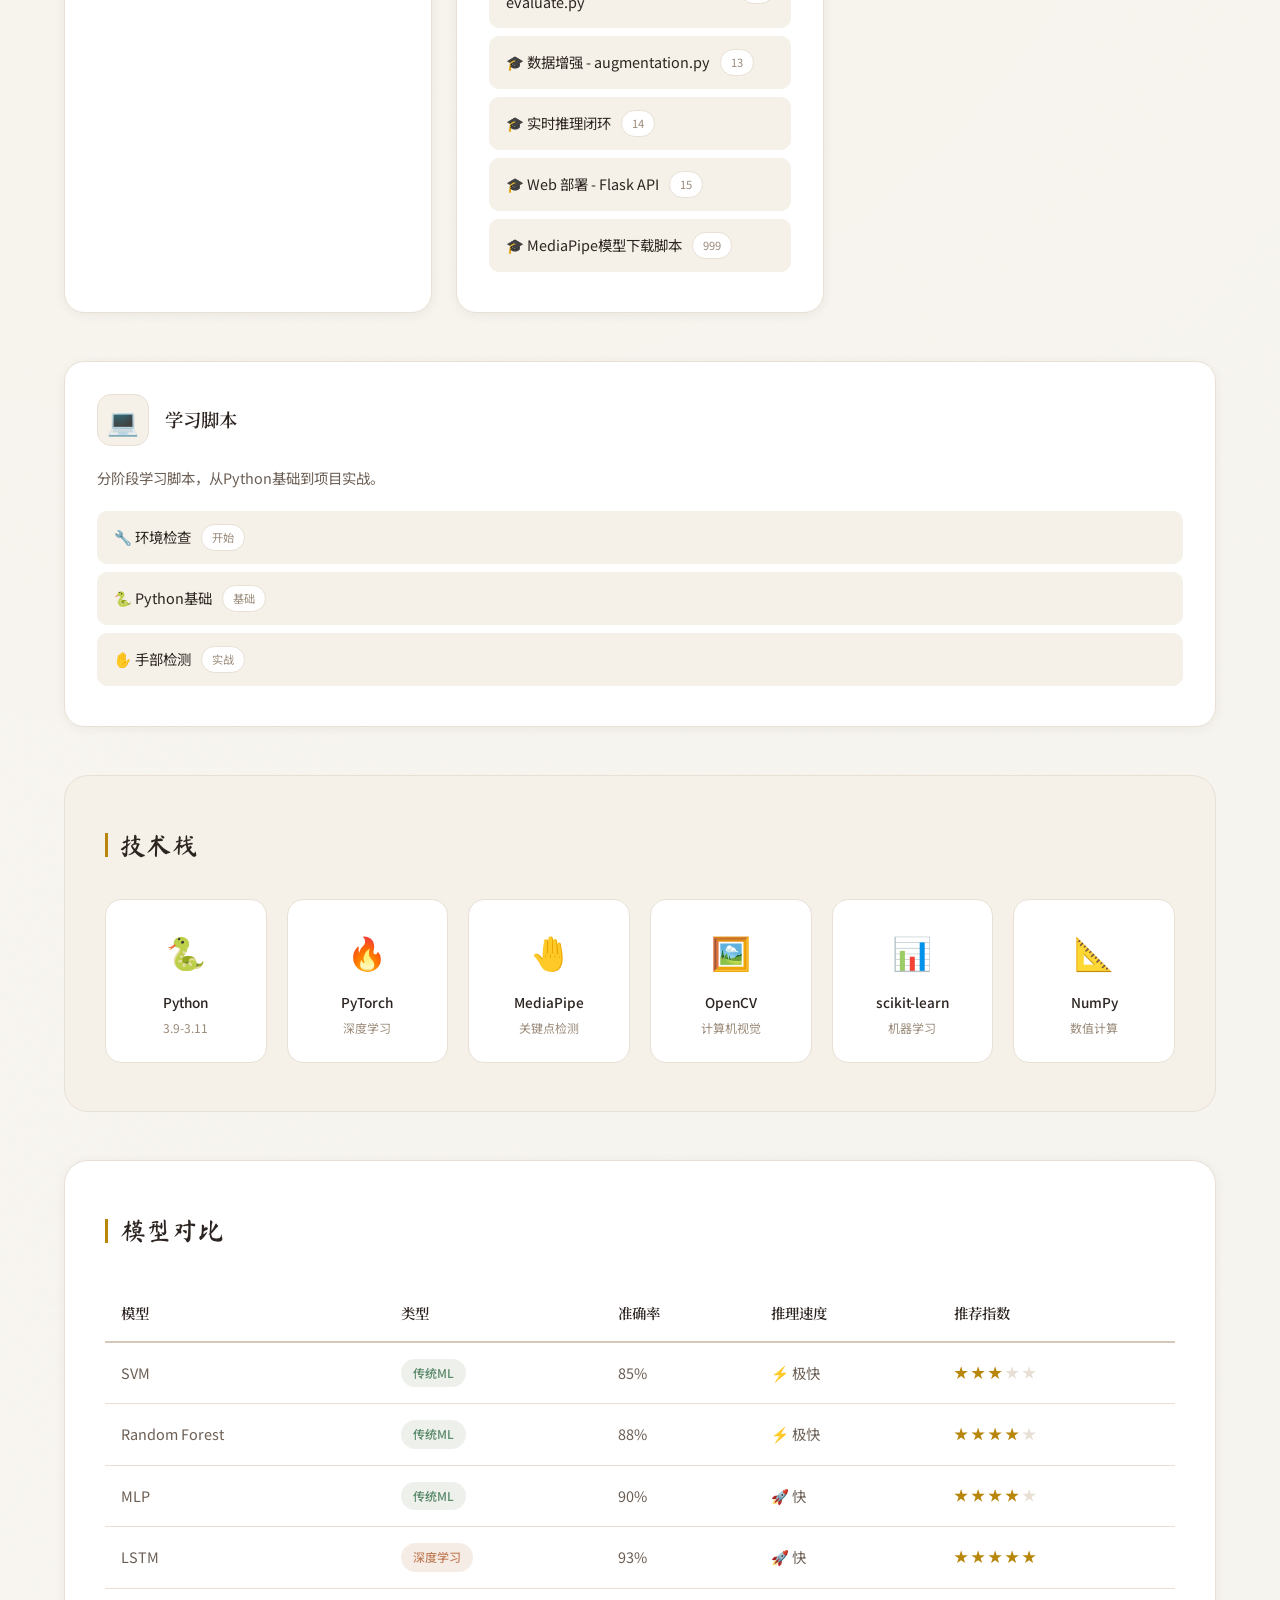
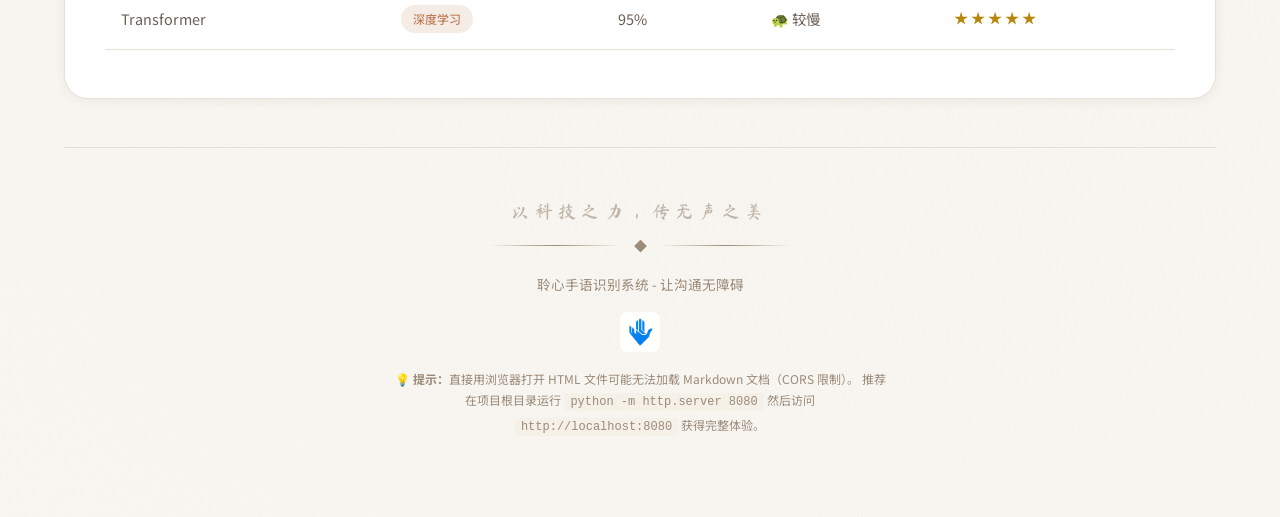
==== commit 72de5c2d: "docs: 重组文档目录并改为索引自动构建 - 文档按主题分目录（guide/usage/design/dev/journal），补齐 YAML frontmatter - 新增 scripts/bu" ====
--- a/web/index.html
+++ b/web/index.html
@@ -932,8 +932,12 @@
             <p class="subtitle">以科技之力，传无声之美</p>
             <div class="stats">
                 <div class="stat-item">
-                    <div class="stat-number">8</div>
+                    <div class="stat-number" id="statDocs">0</div>
                     <div class="stat-label">学习文档</div>
+                </div>
+                <div class="stat-item">
+                    <div class="stat-number" id="statJournal">0</div>
+                    <div class="stat-label">项目日志</div>
                 </div>
                 <div class="stat-item">
                     <div class="stat-number">5</div>
@@ -943,16 +947,12 @@
                     <div class="stat-number">1058</div>
                     <div class="stat-label">手语词汇</div>
                 </div>
-                <div class="stat-item">
-                    <div class="stat-number">171</div>
-                    <div class="stat-label">原始关键点维度</div>
-                </div>
             </div>
             <a href="dashboard" class="nav-button">
                 <span>🎛️</span>
                 <span>全流程控制台</span>
             </a>
-            <a href="/docs?file=docs/01-quickstart.md" class="nav-button" style="margin-left:12px;">
+            <a href="/docs?file=docs/guide/01-quickstart.md" class="nav-button" style="margin-left:12px;">
                 <span>📚</span>
                 <span>文档阅读</span>
             </a>
@@ -968,48 +968,7 @@
 
         <section class="learning-path">
             <h2 class="section-title">推荐学习路径</h2>
-            <div class="path-steps">
-                <div class="path-step" onclick="window.open('/docs?file=docs/01-quickstart.md', '_blank')">
-                    <div class="step-number">01</div>
-                    <div class="step-title">快速入门</div>
-                    <div class="step-desc">项目简介与环境搭建</div>
-                </div>
-                <div class="path-step" onclick="window.open('/docs?file=docs/02-architecture.md', '_blank')">
-                    <div class="step-number">02</div>
-                    <div class="step-title">架构设计</div>
-                    <div class="step-desc">系统架构与技术选型</div>
-                </div>
-                <div class="path-step" onclick="window.open('/docs?file=docs/03-data-collection.md', '_blank')">
-                    <div class="step-number">03</div>
-                    <div class="step-title">数据采集</div>
-                    <div class="step-desc">摄像头与视频采集</div>
-                </div>
-                <div class="path-step" onclick="window.open('/docs?file=docs/04-training.md', '_blank')">
-                    <div class="step-number">04</div>
-                    <div class="step-title">模型训练</div>
-                    <div class="step-desc">训练评估推理流程</div>
-                </div>
-                <div class="path-step" onclick="window.open('/docs?file=docs/05-code-guide.md', '_blank')">
-                    <div class="step-number">05</div>
-                    <div class="step-title">代码导读</div>
-                    <div class="step-desc">源码结构与扩展指南</div>
-                </div>
-                <div class="path-step" onclick="window.open('/docs?file=docs/06-design-patterns.md', '_blank')">
-                    <div class="step-number">06</div>
-                    <div class="step-title">设计模式</div>
-                    <div class="step-desc">架构与设计实践</div>
-                </div>
-                <div class="path-step" onclick="window.open('/docs?file=docs/07-faq.md', '_blank')">
-                    <div class="step-number">07</div>
-                    <div class="step-title">常见问题</div>
-                    <div class="step-desc">环境/数据/模型排查</div>
-                </div>
-                <div class="path-step" onclick="window.open('/docs?file=docs/08-testing.md', '_blank')">
-                    <div class="step-number">08</div>
-                    <div class="step-title">测试指南</div>
-                    <div class="step-desc">pytest与测试编写</div>
-                </div>
-            </div>
+            <div class="path-steps" id="learningPath"><!-- 由文档索引动态生成 --></div>
         </section>
 
         <section class="resource-nav">
@@ -1029,75 +988,11 @@
             </ul>
         </section>
 
+        <section class="learn-grid" id="categoryCards">
+            <!-- 文档分类卡片由索引动态生成 -->
+        </section>
+
         <section class="learn-grid">
-            <div class="learn-card animate-fadeInUp">
-                <div class="card-header">
-                    <div class="card-icon">📋</div>
-                    <div class="card-title">学习文档</div>
-                </div>
-                <div class="card-desc">从入门到进阶的系统性学习路径，按编号顺序阅读效果最佳。</div>
-                <ul class="learn-list">
-                    <li class="learn-item">
-                        <a href="/docs?file=docs/01-quickstart.md" target="_blank">
-                            <span>🚀 快速入门</span>
-                            <span class="learn-badge">开始</span>
-                        </a>
-                    </li>
-                    <li class="learn-item">
-                        <a href="/docs?file=docs/02-architecture.md" target="_blank">
-                            <span>🏛️ 架构设计</span>
-                            <span class="learn-badge">必读</span>
-                        </a>
-                    </li>
-                    <li class="learn-item">
-                        <a href="/docs?file=docs/04-training.md" target="_blank">
-                            <span>🎯 模型训练</span>
-                            <span class="learn-badge">实战</span>
-                        </a>
-                    </li>
-                    <li class="learn-item">
-                        <a href="/docs?file=docs/07-faq.md" target="_blank">
-                            <span>❓ 常见问题</span>
-                            <span class="learn-badge">排错</span>
-                        </a>
-                    </li>
-                </ul>
-            </div>
-
-            <div class="learn-card animate-fadeInUp delay-1">
-                <div class="card-header">
-                    <div class="card-icon">📚</div>
-                    <div class="card-title">进阶阅读</div>
-                </div>
-                <div class="card-desc">深入理解源码实现、设计模式和项目开发历程。</div>
-                <ul class="learn-list">
-                    <li class="learn-item">
-                        <a href="/docs?file=docs/05-code-guide.md" target="_blank">
-                            <span>💻 核心代码导读</span>
-                            <span class="learn-badge">深入</span>
-                        </a>
-                    </li>
-                    <li class="learn-item">
-                        <a href="/docs?file=docs/06-design-patterns.md" target="_blank">
-                            <span>🎨 设计模式</span>
-                            <span class="learn-badge">进阶</span>
-                        </a>
-                    </li>
-                    <li class="learn-item">
-                        <a href="/docs?file=docs/journal/development.md" target="_blank">
-                            <span>🛠️ 开发历程</span>
-                            <span class="learn-badge">参考</span>
-                        </a>
-                    </li>
-                    <li class="learn-item">
-                        <a href="/docs?file=docs/journal/experiments.md" target="_blank">
-                            <span>📊 实验记录</span>
-                            <span class="learn-badge">参考</span>
-                        </a>
-                    </li>
-                </ul>
-            </div>
-
             <div class="learn-card animate-fadeInUp delay-2">
                 <div class="card-header">
                     <div class="card-icon">💻</div>
@@ -1274,8 +1169,12 @@
         </footer>
     </div>
 
+    <script src="./static/js/docs-index.generated.js"></script>
+    <script src="./static/js/docs-index.js"></script>
     <script>
         // 文件树数据
+        // docs/ 目录由文档索引（docs-index.generated.js）动态生成，见 buildDocsTree()；
+        // 其余目录为项目源码结构静态数据，不属于文档索引范围。
         const fileTreeData = {
             name: "Lingxin",
             type: "folder",
@@ -1283,24 +1182,7 @@
                 {
                     name: "docs",
                     type: "folder",
-                    children: [
-                        { name: "README.md", type: "file", badge: "doc" },
-                        { name: "01-quickstart.md", type: "file", badge: "doc" },
-                        { name: "02-architecture.md", type: "file", badge: "doc" },
-                        { name: "03-data-collection.md", type: "file", badge: "doc" },
-                        { name: "04-training.md", type: "file", badge: "doc" },
-                        { name: "05-code-guide.md", type: "file", badge: "doc" },
-                        { name: "06-design-patterns.md", type: "file", badge: "doc" },
-                        { name: "07-faq.md", type: "file", badge: "doc" },
-                        { name: "08-testing.md", type: "file", badge: "doc" },
-                        { name: "09-configuration-guide.md", type: "file", badge: "doc" },
-                        {
-                            name: "journal", type: "folder", children: [
-                                { name: "development.md", type: "file", badge: "doc" },
-                                { name: "experiments.md", type: "file", badge: "doc" }
-                            ]
-                        }
-                    ]
+                    children: []
                 },
                 {
                     name: "learning",
@@ -1404,6 +1286,40 @@
             md: "Markdown"
         };
 
+        // 按相对路径把文档节点插入目录树（任意层级）
+        function insertTreePath(folder, parts, item) {
+            if (parts.length === 1) {
+                folder.children.push({
+                    name: parts[0],
+                    type: "file",
+                    badge: "doc",
+                    docFile: item.file,
+                    docTitle: item.title
+                });
+                return;
+            }
+            let child = folder.children.find(c => c.type === "folder" && c.name === parts[0]);
+            if (!child) {
+                child = { name: parts[0], type: "folder", children: [] };
+                folder.children.push(child);
+            }
+            insertTreePath(child, parts.slice(1), item);
+        }
+
+        // 从文档索引构建 docs 目录树（分类目录层级由索引路径推导）
+        function buildDocsTree() {
+            const docsFolder = fileTreeData.children.find(c => c.name === "docs");
+            docsFolder.children = [];
+            (DocIndex.items() || []).forEach(item => {
+                insertTreePath(docsFolder, item.file.split('/').slice(1), item);
+            });
+            // README.md 排在文档索引之前（不参与索引）
+            docsFolder.children.unshift({
+                name: "README.md", type: "file", badge: "doc",
+                docFile: "docs/README.md", docTitle: "文档中心"
+            });
+        }
+
         // 生成文件树HTML
         function generateFileTree(node, depth = 0) {
             if (node.type === "folder") {
@@ -1428,7 +1344,7 @@
                 `;
             } else {
                 return `
-                    <li class="file-item" data-name="${node.name}" data-path="${node.name}">
+                    <li class="file-item" data-name="${node.name}" data-path="${node.name}" data-doc="${node.docFile || ''}">
                         <span class="file-icon">${fileIcons[node.badge] || "📄"}</span>
                         <span class="file-name">${node.name}</span>
                         <span class="file-badge">${fileTypeLabels[node.badge] || "文件"}</span>
@@ -1439,6 +1355,7 @@
 
         // 初始化文件树
         function initFileTree() {
+            buildDocsTree();
             const fileTreeElement = document.getElementById('fileTree');
             fileTreeElement.innerHTML = generateFileTree(fileTreeData);
 
@@ -1467,9 +1384,13 @@
                     // 添加当前文件的active状态
                     this.classList.add('active');
 
-                    // 打开文件
-                    const fileName = this.dataset.name;
-                    console.log('打开文件:', fileName);
+                    // 文档（.md）→ 在文档阅读器中打开；其余源码文件仅高亮
+                    const docFile = this.dataset.doc;
+                    if (docFile) {
+                        window.open('/docs?file=' + encodeURIComponent(docFile), '_blank');
+                    } else {
+                        updateBreadcrumb(this.dataset.name);
+                    }
                 });
             });
         }
@@ -1516,8 +1437,61 @@
             });
         }
 
+        // 动态渲染学习路径：取非 journal 文档按 (分类顺序, order) 排序，最多 8 步
+        function renderLearningPath() {
+            const container = document.getElementById('learningPath');
+            const docs = DocIndex.getLearningDocs().slice(0, 8);
+            container.innerHTML = docs.map((doc, i) => `
+                <div class="path-step" onclick="window.open('/docs?file=${doc.file}', '_blank')">
+                    <div class="step-number">${String(i + 1).padStart(2, '0')}</div>
+                    <div class="step-title">${doc.icon} ${doc.title}</div>
+                    <div class="step-desc">${doc.description || ''}</div>
+                </div>
+            `).join('');
+        }
+
+        // 动态渲染分类文档卡片（排除 journal，学习脚本卡片为静态内容）
+        function renderCategoryCards() {
+            const container = document.getElementById('categoryCards');
+            container.innerHTML = DocIndex.categories()
+                .filter(cat => cat.key !== 'journal')
+                .map(cat => {
+                    const docs = DocIndex.items().filter(i => i.category === cat.key);
+                    if (docs.length === 0) return '';
+                    const list = docs.map(doc => `
+                        <li class="learn-item">
+                            <a href="/docs?file=${doc.file}" target="_blank">
+                                <span>${doc.icon} ${doc.title}</span>
+                                <span class="learn-badge">${doc.order}</span>
+                            </a>
+                        </li>
+                    `).join('');
+                    return `
+                        <div class="learn-card animate-fadeInUp">
+                            <div class="card-header">
+                                <div class="card-icon">${cat.icon}</div>
+                                <div class="card-title">${cat.label}</div>
+                            </div>
+                            <div class="card-desc">共 ${docs.length} 篇文档，按分类顺序阅读。${cat.description || ''}</div>
+                            <ul class="learn-list">${list}</ul>
+                        </div>
+                    `;
+                })
+                .join('');
+        }
+
+        // 动态统计：文档数 / 日志数
+        function renderStats() {
+            document.getElementById('statDocs').textContent = DocIndex.getLearningDocs().length;
+            document.getElementById('statJournal').textContent =
+                DocIndex.items().filter(i => i.category === 'journal').length;
+        }
+
         // 页面加载完成后初始化
         document.addEventListener('DOMContentLoaded', function () {
+            renderStats();
+            renderLearningPath();
+            renderCategoryCards();
             initFileTree();
             initSearch();
         });
